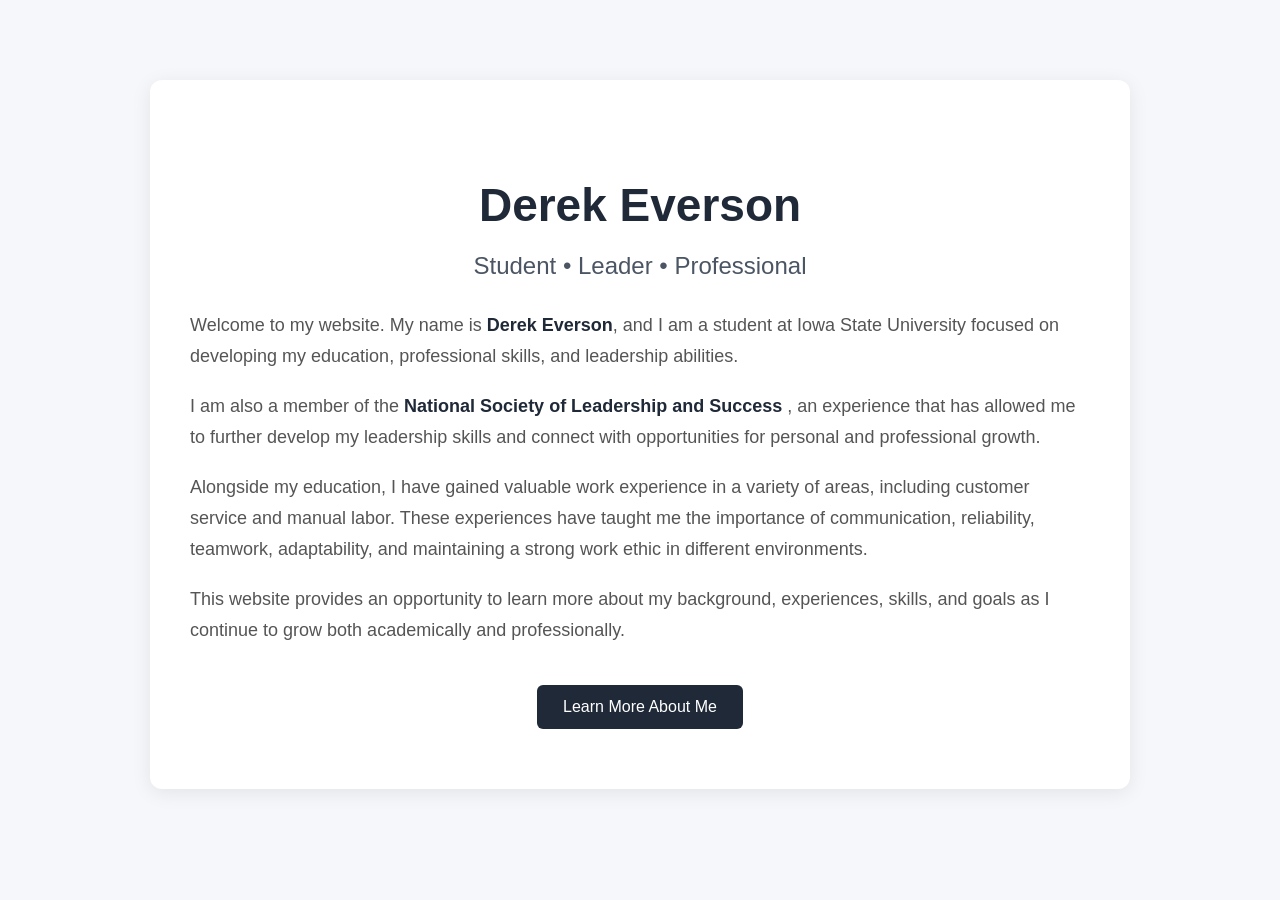
==== index.html @ 509dd247 "Create personal website for Derek Everson This HTML file serves as the personal website for Derek Ev" ====
<!DOCTYPE html>
<html lang="en">
<head>
    <meta charset="UTF-8">
    <meta name="viewport" content="width=device-width, initial-scale=1.0">

    <title>Derek Everson | Personal Website</title>

    <style>
        body {
            margin: 0;
            font-family: Arial, Helvetica, sans-serif;
            background-color: #f5f7fa;
            color: #333;
        }

        .hero {
            max-width: 900px;
            margin: 80px auto;
            padding: 60px 40px;
            background-color: white;
            text-align: center;
            border-radius: 12px;
            box-shadow: 0 4px 20px rgba(0, 0, 0, 0.08);
        }

        h1 {
            font-size: 46px;
            margin-bottom: 10px;
            color: #1f2937;
        }

        h2 {
            font-size: 24px;
            font-weight: normal;
            color: #4b5563;
            margin-bottom: 30px;
        }

        p {
            font-size: 18px;
            line-height: 1.7;
            color: #555;
            text-align: left;
            margin-bottom: 20px;
        }

        .highlight {
            font-weight: bold;
            color: #1f2937;
        }

        .button {
            display: inline-block;
            margin-top: 20px;
            padding: 13px 26px;
            background-color: #1f2937;
            color: white;
            text-decoration: none;
            border-radius: 6px;
            font-size: 16px;
            transition: background-color 0.3s;
        }

        .button:hover {
            background-color: #374151;
        }
    </style>
</head>

<body>

    <section class="hero">

        <h1>Derek Everson</h1>

        <h2>Student • Leader • Professional</h2>

        <p>
            Welcome to my website. My name is 
            <span class="highlight">Derek Everson</span>, and I am a student
            at Iowa State University focused on developing my education,
            professional skills, and leadership abilities.
        </p>

        <p>
            I am also a member of the 
            <span class="highlight">
                National Society of Leadership and Success
            </span>,
            an experience that has allowed me to further develop my
            leadership skills and connect with opportunities for personal
            and professional growth.
        </p>

        <p>
            Alongside my education, I have gained valuable work experience
            in a variety of areas, including customer service and manual
            labor. These experiences have taught me the importance of
            communication, reliability, teamwork, adaptability, and
            maintaining a strong work ethic in different environments.
        </p>

        <p>
            This website provides an opportunity to learn more about my
            background, experiences, skills, and goals as I continue to
            grow both academically and professionally.
        </p>

        <a href="about.html" class="button">
            Learn More About Me
        </a>

    </section>

</body>
</html>
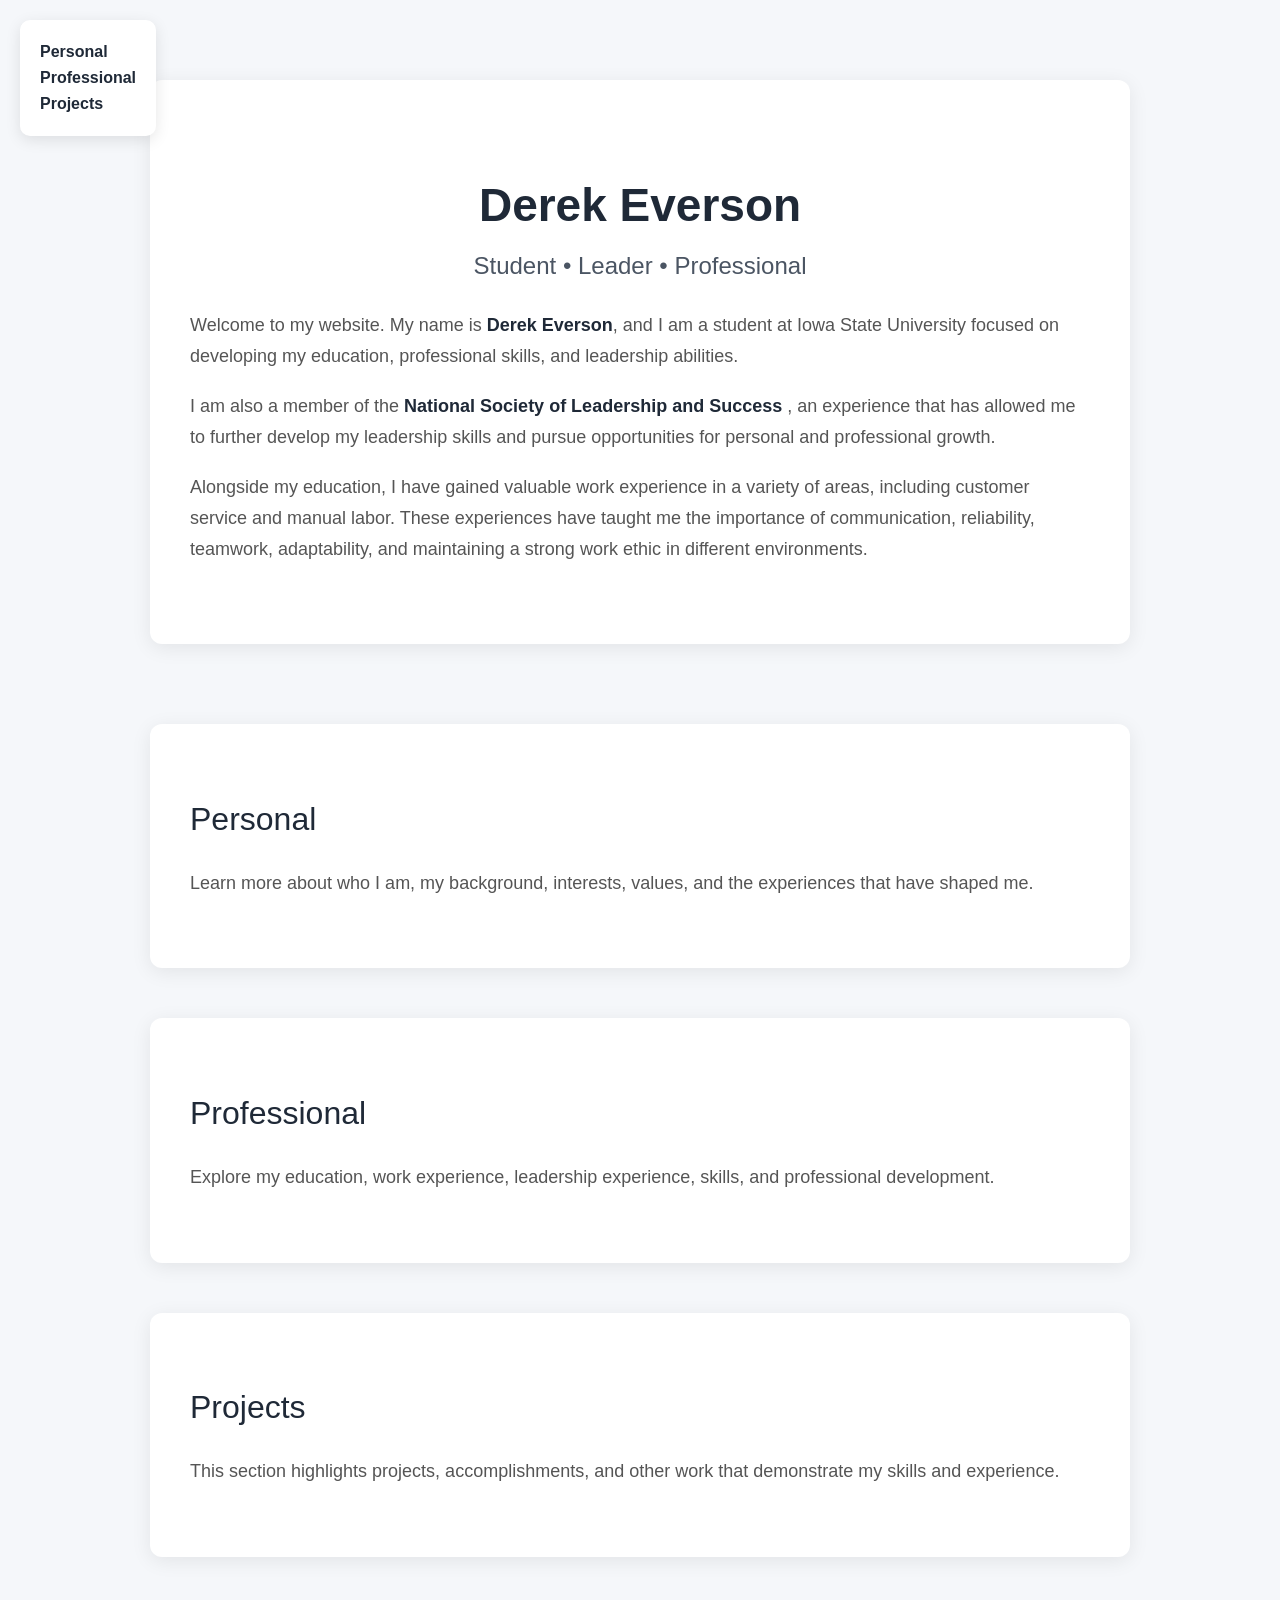
==== commit 13374920: "Enhance navigation and add smooth scrolling Added smooth scrolling behavior and improved navigation " ====
--- a/index.html
+++ b/index.html
@@ -1,5 +1,6 @@
 <!DOCTYPE html>
 <html lang="en">
+
 <head>
     <meta charset="UTF-8">
     <meta name="viewport" content="width=device-width, initial-scale=1.0">
@@ -12,8 +13,44 @@
             font-family: Arial, Helvetica, sans-serif;
             background-color: #f5f7fa;
             color: #333;
-        }
-
+            scroll-behavior: smooth;
+        }
+
+        /* Navigation */
+        .main-navigation {
+            position: fixed;
+            top: 20px;
+            left: 20px;
+            z-index: 1000;
+            background-color: white;
+            padding: 15px 20px;
+            border-radius: 10px;
+            box-shadow: 0 4px 15px rgba(0, 0, 0, 0.1);
+        }
+
+        .main-navigation ul {
+            list-style: none;
+            margin: 0;
+            padding: 0;
+        }
+
+        .main-navigation li {
+            margin: 8px 0;
+        }
+
+        .main-navigation a {
+            text-decoration: none;
+            color: #1f2937;
+            font-weight: bold;
+            font-size: 16px;
+            transition: color 0.3s;
+        }
+
+        .main-navigation a:hover {
+            color: #4b5563;
+        }
+
+        /* Main Introduction */
         .hero {
             max-width: 900px;
             margin: 80px auto;
@@ -50,6 +87,22 @@
             color: #1f2937;
         }
 
+        /* Website Sections */
+        .section {
+            max-width: 900px;
+            margin: 50px auto;
+            padding: 50px 40px;
+            background-color: white;
+            border-radius: 12px;
+            box-shadow: 0 4px 20px rgba(0, 0, 0, 0.08);
+        }
+
+        .section h2 {
+            font-size: 32px;
+            color: #1f2937;
+        }
+
+        /* Button */
         .button {
             display: inline-block;
             margin-top: 20px;
@@ -65,11 +118,40 @@
         .button:hover {
             background-color: #374151;
         }
+
+        /* Mobile */
+        @media (max-width: 600px) {
+            .main-navigation {
+                top: 10px;
+                left: 10px;
+                padding: 10px 15px;
+            }
+
+            .main-navigation li {
+                display: inline;
+                margin-right: 12px;
+            }
+
+            .main-navigation a {
+                font-size: 14px;
+            }
+
+            .hero,
+            .section {
+                margin: 40px 15px;
+                padding: 35px 25px;
+            }
+
+            h1 {
+                font-size: 36px;
+            }
+        }
     </style>
 </head>
 
 <body>
 
+    <!-- Introduction -->
     <section class="hero">
 
         <h1>Derek Everson</h1>
@@ -77,19 +159,19 @@
         <h2>Student • Leader • Professional</h2>
 
         <p>
-            Welcome to my website. My name is 
+            Welcome to my website. My name is
             <span class="highlight">Derek Everson</span>, and I am a student
             at Iowa State University focused on developing my education,
             professional skills, and leadership abilities.
         </p>
 
         <p>
-            I am also a member of the 
+            I am also a member of the
             <span class="highlight">
                 National Society of Leadership and Success
             </span>,
             an experience that has allowed me to further develop my
-            leadership skills and connect with opportunities for personal
+            leadership skills and pursue opportunities for personal
             and professional growth.
         </p>
 
@@ -101,17 +183,51 @@
             maintaining a strong work ethic in different environments.
         </p>
 
-        <p>
-            This website provides an opportunity to learn more about my
-            background, experiences, skills, and goals as I continue to
-            grow both academically and professionally.
-        </p>
-
-        <a href="about.html" class="button">
-            Learn More About Me
-        </a>
-
-    </section>
+    </section>
+
+
+    <!-- Personal Section -->
+    <section id="personal" class="section">
+
+        <h2>Personal</h2>
+
+        <p>
+            Learn more about who I am, my background, interests, values,
+            and the experiences that have shaped me.
+        </p>
+
+    </section>
+
+
+    <!-- Professional Section -->
+    <section id="professional" class="section">
+
+        <h2>Professional</h2>
+
+        <p>
+            Explore my education, work experience, leadership experience,
+            skills, and professional development.
+        </p>
+
+    </section>
+
+
+    <!-- Projects Section -->
+    <section id="projects" class="section">
+
+        <h2>Projects</h2>
+
+        <p>
+            This section highlights projects, accomplishments, and other
+            work that demonstrate my skills and experience.
+        </p>
+
+    </section>
+
+
+    <!-- JavaScript -->
+    <script src="script.js"></script>
 
 </body>
+
 </html>
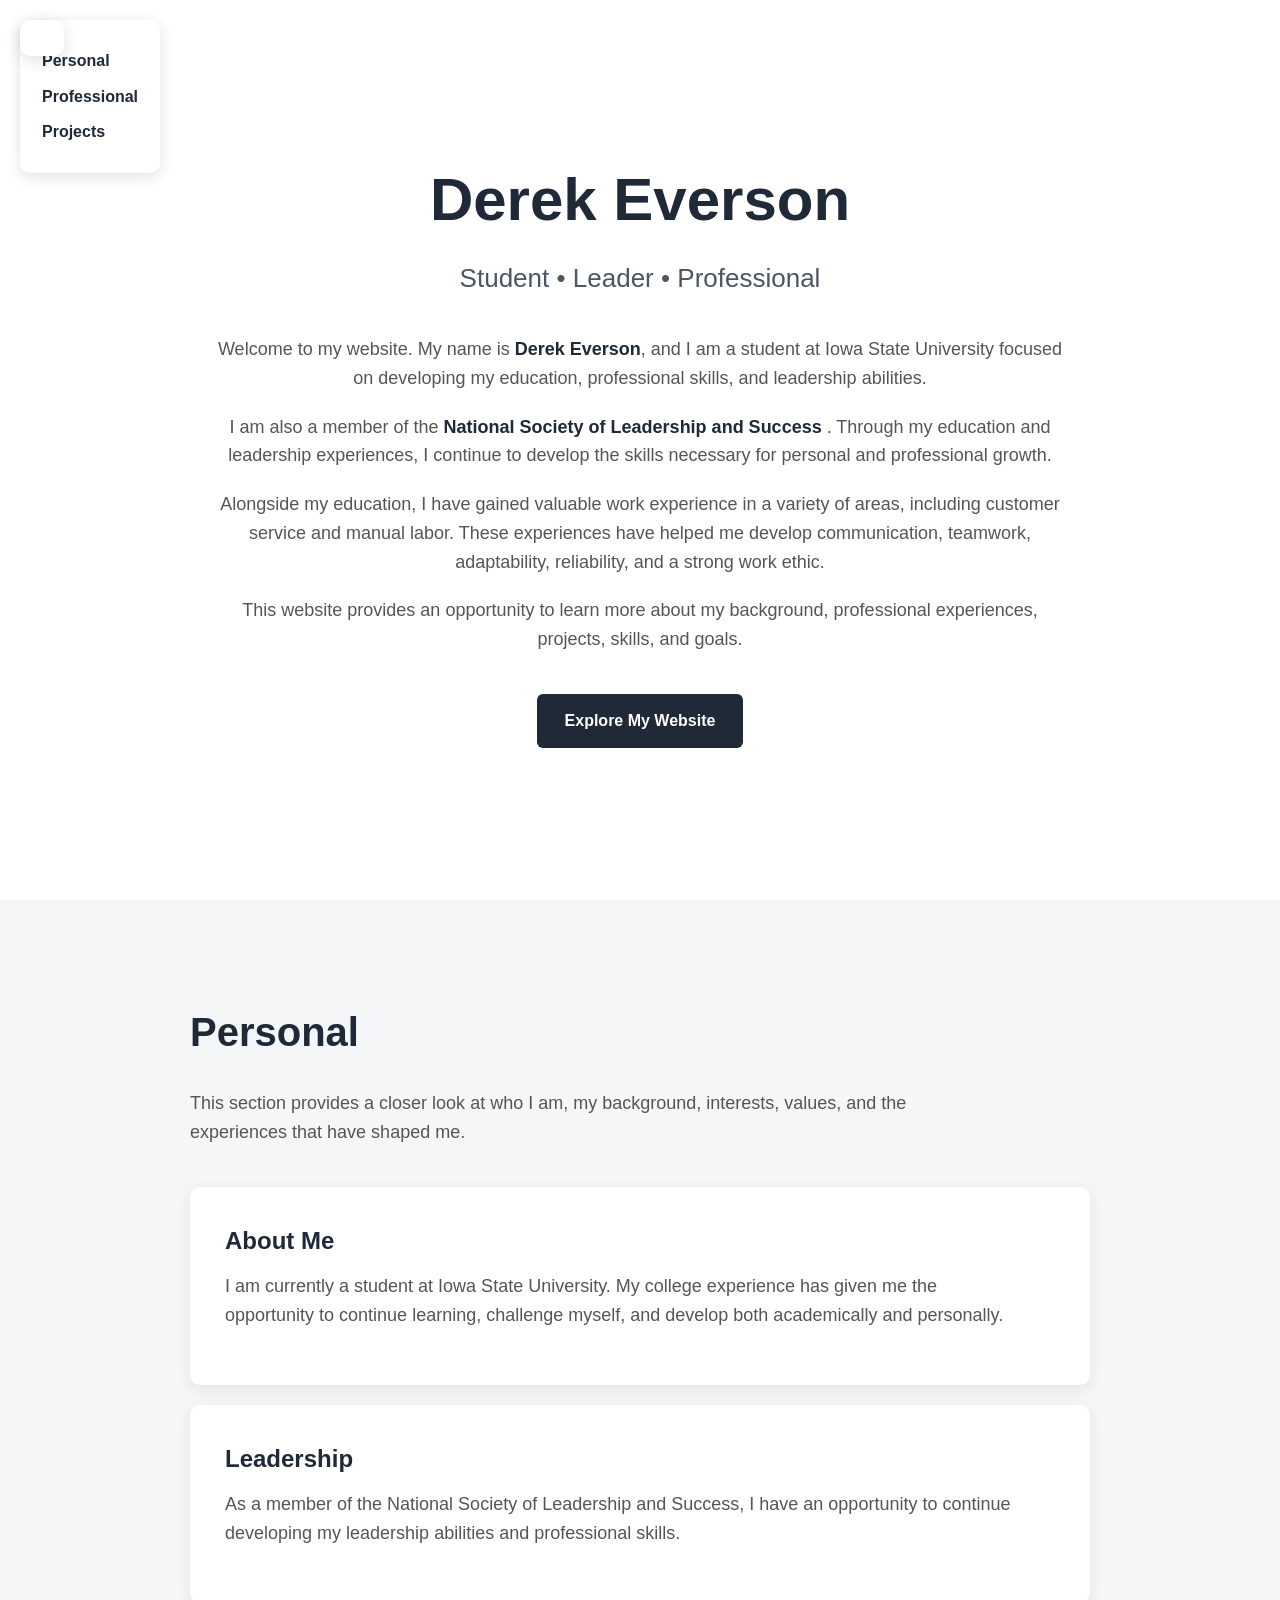
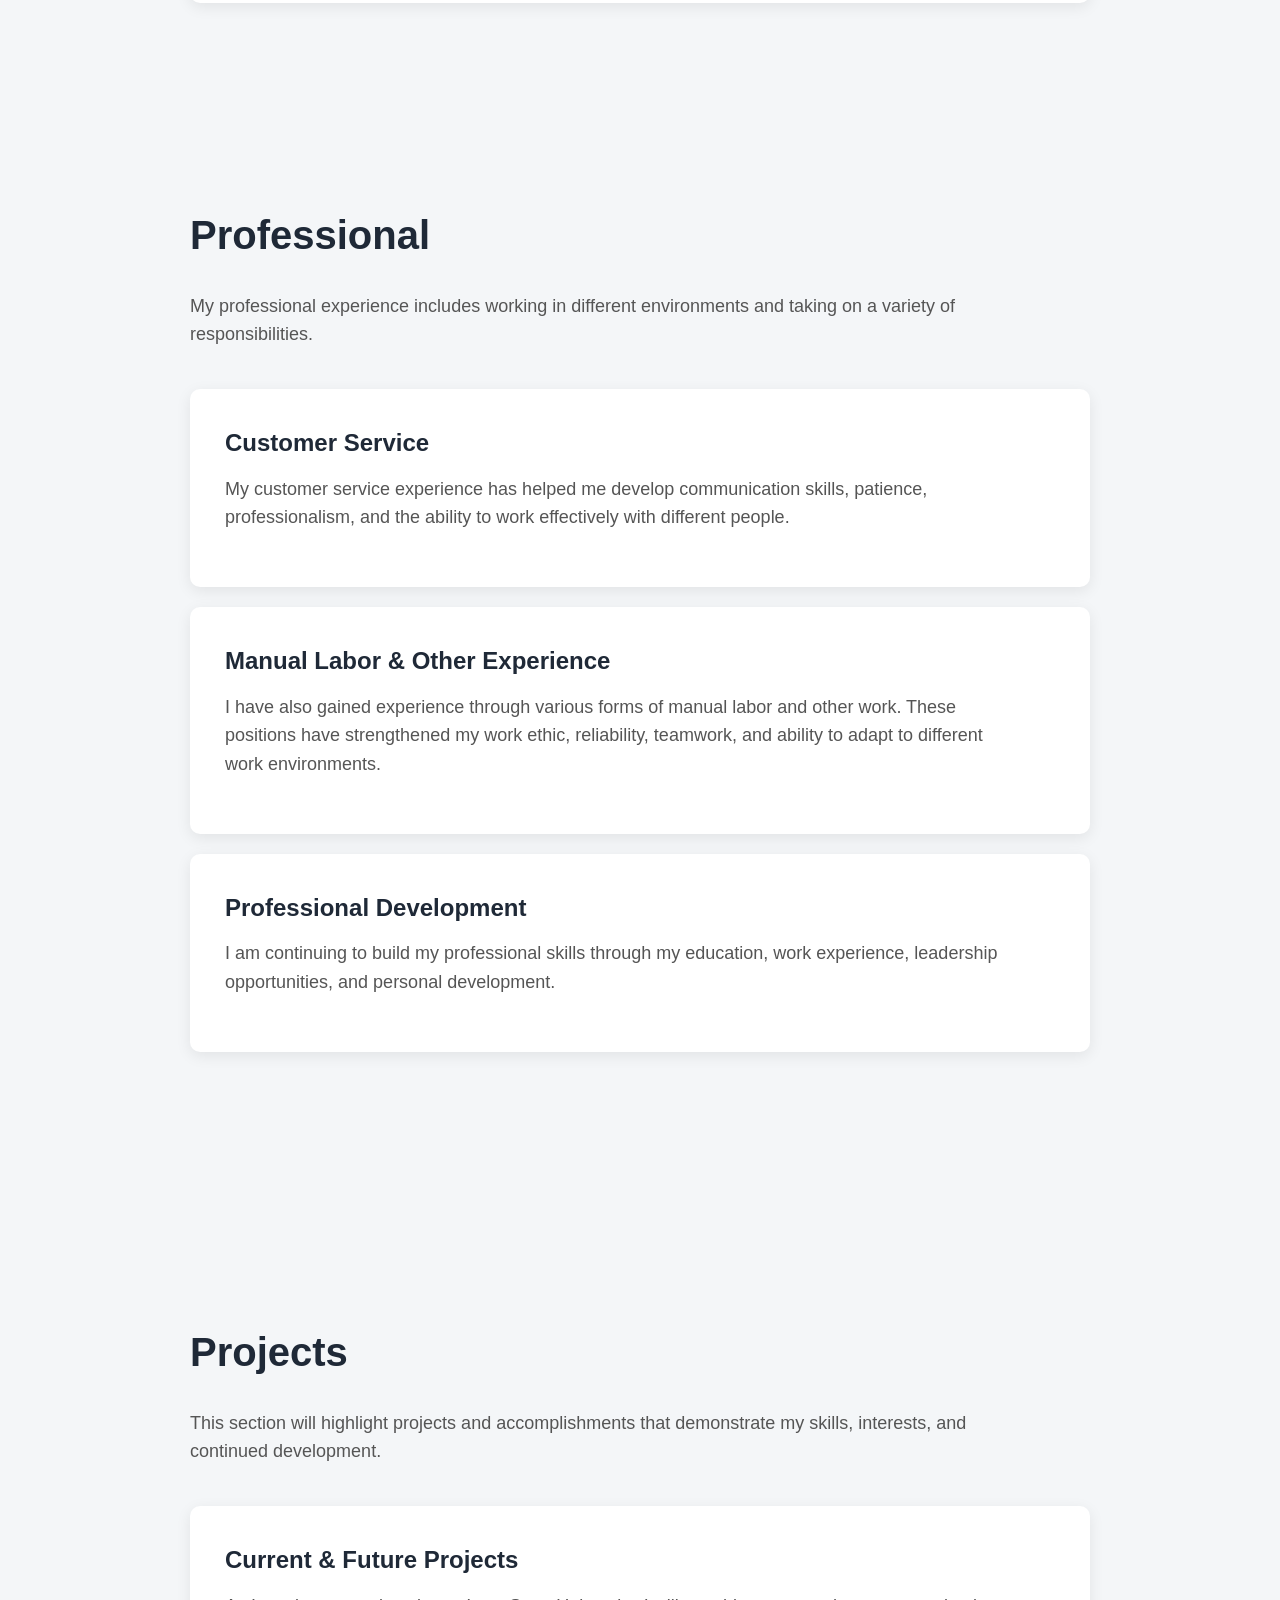
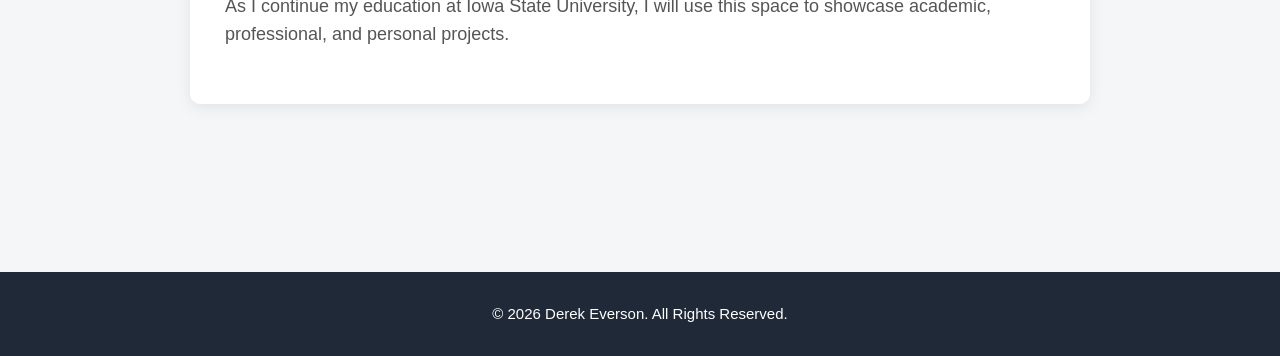
==== commit 9784c0e4: "Refactor CSS styles for layout and responsiveness Updated styles for body, navigation, hero section," ====
--- a/index.html
+++ b/index.html
@@ -8,78 +8,115 @@
     <title>Derek Everson | Personal Website</title>
 
     <style>
+        /* =========================
+           GENERAL PAGE STYLING
+           ========================= */
+
+        * {
+            box-sizing: border-box;
+            margin: 0;
+            padding: 0;
+        }
+
+        html {
+            scroll-behavior: smooth;
+        }
+
         body {
-            margin: 0;
             font-family: Arial, Helvetica, sans-serif;
-            background-color: #f5f7fa;
+            background-color: #f4f6f8;
             color: #333;
-            scroll-behavior: smooth;
-        }
-
-        /* Navigation */
+            line-height: 1.6;
+        }
+
+
+        /* =========================
+           NAVIGATION
+           ========================= */
+
         .main-navigation {
             position: fixed;
             top: 20px;
             left: 20px;
             z-index: 1000;
+
             background-color: white;
-            padding: 15px 20px;
+            padding: 18px 22px;
+
             border-radius: 10px;
-            box-shadow: 0 4px 15px rgba(0, 0, 0, 0.1);
+
+            box-shadow: 0 4px 15px rgba(0, 0, 0, 0.12);
+
+            transition: all 0.3s ease;
         }
 
         .main-navigation ul {
             list-style: none;
-            margin: 0;
-            padding: 0;
         }
 
         .main-navigation li {
-            margin: 8px 0;
+            margin: 10px 0;
         }
 
         .main-navigation a {
             text-decoration: none;
             color: #1f2937;
+
+            font-size: 16px;
             font-weight: bold;
-            font-size: 16px;
-            transition: color 0.3s;
+
+            transition: color 0.3s ease;
         }
 
         .main-navigation a:hover {
-            color: #4b5563;
-        }
-
-        /* Main Introduction */
+            color: #2563eb;
+        }
+
+        .main-navigation a.active {
+            color: #2563eb;
+        }
+
+
+        /* =========================
+           HERO / HOME SECTION
+           ========================= */
+
         .hero {
-            max-width: 900px;
-            margin: 80px auto;
-            padding: 60px 40px;
+            min-height: 100vh;
+
+            display: flex;
+            flex-direction: column;
+            justify-content: center;
+            align-items: center;
+
+            text-align: center;
+
+            padding: 80px 30px;
+
             background-color: white;
-            text-align: center;
-            border-radius: 12px;
-            box-shadow: 0 4px 20px rgba(0, 0, 0, 0.08);
-        }
-
-        h1 {
-            font-size: 46px;
+        }
+
+        .hero h1 {
+            font-size: 60px;
+            color: #1f2937;
             margin-bottom: 10px;
-            color: #1f2937;
-        }
-
-        h2 {
-            font-size: 24px;
+        }
+
+        .hero h2 {
+            font-size: 26px;
             font-weight: normal;
             color: #4b5563;
-            margin-bottom: 30px;
-        }
-
-        p {
+            margin-bottom: 35px;
+        }
+
+        .hero-content {
+            max-width: 850px;
+        }
+
+        .hero p {
             font-size: 18px;
-            line-height: 1.7;
+            margin-bottom: 20px;
             color: #555;
-            text-align: left;
-            margin-bottom: 20px;
         }
 
         .highlight {
@@ -87,145 +124,435 @@
             color: #1f2937;
         }
 
-        /* Website Sections */
-        .section {
-            max-width: 900px;
-            margin: 50px auto;
-            padding: 50px 40px;
-            background-color: white;
-            border-radius: 12px;
-            box-shadow: 0 4px 20px rgba(0, 0, 0, 0.08);
-        }
-
-        .section h2 {
-            font-size: 32px;
-            color: #1f2937;
-        }
-
-        /* Button */
+
+        /* =========================
+           BUTTON
+           ========================= */
+
         .button {
             display: inline-block;
+
             margin-top: 20px;
-            padding: 13px 26px;
+
+            padding: 14px 28px;
+
             background-color: #1f2937;
             color: white;
+
             text-decoration: none;
+
             border-radius: 6px;
+
             font-size: 16px;
-            transition: background-color 0.3s;
+            font-weight: bold;
+
+            transition: all 0.3s ease;
         }
 
         .button:hover {
-            background-color: #374151;
-        }
-
-        /* Mobile */
-        @media (max-width: 600px) {
+            background-color: #2563eb;
+            transform: translateY(-2px);
+        }
+
+
+        /* =========================
+           GENERAL SECTIONS
+           ========================= */
+
+        .section {
+            min-height: 80vh;
+
+            max-width: 1000px;
+
+            margin: 0 auto;
+
+            padding: 100px 50px;
+
+            display: flex;
+            flex-direction: column;
+            justify-content: center;
+
+            background-color: #f4f6f8;
+        }
+
+        .section h2 {
+            font-size: 40px;
+            color: #1f2937;
+            margin-bottom: 25px;
+        }
+
+        .section p {
+            font-size: 18px;
+            color: #555;
+            margin-bottom: 20px;
+            max-width: 800px;
+        }
+
+
+        /* =========================
+           SECTION CARDS
+           ========================= */
+
+        .section-card {
+            background-color: white;
+
+            padding: 35px;
+
+            margin-top: 20px;
+
+            border-radius: 10px;
+
+            box-shadow: 0 4px 15px rgba(0, 0, 0, 0.08);
+
+            transition: transform 0.3s ease;
+        }
+
+        .section-card:hover {
+            transform: translateY(-3px);
+        }
+
+        .section-card h3 {
+            font-size: 24px;
+            margin-bottom: 12px;
+            color: #1f2937;
+        }
+
+
+        /* =========================
+           FOOTER
+           ========================= */
+
+        footer {
+            text-align: center;
+
+            padding: 30px;
+
+            background-color: #1f2937;
+
+            color: white;
+        }
+
+        footer p {
+            font-size: 15px;
+        }
+
+
+        /* =========================
+           MOBILE NAVIGATION
+           ========================= */
+
+        .menu-button {
+            display: none;
+
+            position: fixed;
+
+            top: 15px;
+            left: 15px;
+
+            z-index: 1100;
+
+            background-color: #1f2937;
+
+            color: white;
+
+            border: none;
+
+            padding: 10px 14px;
+
+            border-radius: 6px;
+
+            font-size: 18px;
+
+            cursor: pointer;
+        }
+
+
+        /* =========================
+           MOBILE RESPONSIVE DESIGN
+           ========================= */
+
+        @media (max-width: 700px) {
+
+            .menu-button {
+                display: block;
+            }
+
             .main-navigation {
-                top: 10px;
-                left: 10px;
-                padding: 10px 15px;
+                top: 60px;
+                left: 15px;
+
+                display: none;
+
+                padding: 15px 20px;
+            }
+
+            .main-navigation.show {
+                display: block;
             }
 
             .main-navigation li {
-                display: inline;
-                margin-right: 12px;
-            }
-
-            .main-navigation a {
-                font-size: 14px;
-            }
-
-            .hero,
+                margin: 12px 0;
+            }
+
+            .hero {
+                padding: 100px 25px 60px;
+            }
+
+            .hero h1 {
+                font-size: 42px;
+            }
+
+            .hero h2 {
+                font-size: 21px;
+            }
+
+            .hero p {
+                font-size: 16px;
+            }
+
             .section {
-                margin: 40px 15px;
-                padding: 35px 25px;
-            }
-
-            h1 {
-                font-size: 36px;
-            }
-        }
+                padding: 80px 25px;
+            }
+
+            .section h2 {
+                font-size: 32px;
+            }
+
+            .section p {
+                font-size: 16px;
+            }
+        }
+
     </style>
 </head>
 
+
 <body>
 
-    <!-- Introduction -->
-    <section class="hero">
-
-        <h1>Derek Everson</h1>
-
-        <h2>Student • Leader • Professional</h2>
+    <!-- =========================
+         MOBILE MENU BUTTON
+         ========================= -->
+
+    <button
+        id="menu-button"
+        class="menu-button"
+        aria-label="Open navigation menu">
+        ☰
+    </button>
+
+
+    <!-- =========================
+         NAVIGATION
+         JavaScript will populate this menu.
+         ========================= -->
+
+    <nav id="main-navigation" class="main-navigation">
+        <!-- JavaScript creates the navigation here -->
+    </nav>
+
+
+    <!-- =========================
+         HOME / INTRODUCTION
+         ========================= -->
+
+    <main>
+
+        <section id="home" class="hero">
+
+            <div class="hero-content">
+
+                <h1>Derek Everson</h1>
+
+                <h2>Student • Leader • Professional</h2>
+
+                <p>
+                    Welcome to my website. My name is
+                    <span class="highlight">Derek Everson</span>,
+                    and I am a student at Iowa State University focused
+                    on developing my education, professional skills,
+                    and leadership abilities.
+                </p>
+
+                <p>
+                    I am also a member of the
+                    <span class="highlight">
+                        National Society of Leadership and Success
+                    </span>.
+                    Through my education and leadership experiences,
+                    I continue to develop the skills necessary for
+                    personal and professional growth.
+                </p>
+
+                <p>
+                    Alongside my education, I have gained valuable work
+                    experience in a variety of areas, including customer
+                    service and manual labor. These experiences have
+                    helped me develop communication, teamwork,
+                    adaptability, reliability, and a strong work ethic.
+                </p>
+
+                <p>
+                    This website provides an opportunity to learn more
+                    about my background, professional experiences,
+                    projects, skills, and goals.
+                </p>
+
+                <a href="#personal" class="button">
+                    Explore My Website
+                </a>
+
+            </div>
+
+        </section>
+
+
+        <!-- =========================
+             PERSONAL SECTION
+             ========================= -->
+
+        <section id="personal" class="section">
+
+            <h2>Personal</h2>
+
+            <p>
+                This section provides a closer look at who I am,
+                my background, interests, values, and the experiences
+                that have shaped me.
+            </p>
+
+            <div class="section-card">
+
+                <h3>About Me</h3>
+
+                <p>
+                    I am currently a student at Iowa State University.
+                    My college experience has given me the opportunity
+                    to continue learning, challenge myself, and develop
+                    both academically and personally.
+                </p>
+
+            </div>
+
+            <div class="section-card">
+
+                <h3>Leadership</h3>
+
+                <p>
+                    As a member of the National Society of Leadership
+                    and Success, I have an opportunity to continue
+                    developing my leadership abilities and professional
+                    skills.
+                </p>
+
+            </div>
+
+        </section>
+
+
+        <!-- =========================
+             PROFESSIONAL SECTION
+             ========================= -->
+
+        <section id="professional" class="section">
+
+            <h2>Professional</h2>
+
+            <p>
+                My professional experience includes working in
+                different environments and taking on a variety of
+                responsibilities.
+            </p>
+
+            <div class="section-card">
+
+                <h3>Customer Service</h3>
+
+                <p>
+                    My customer service experience has helped me
+                    develop communication skills, patience,
+                    professionalism, and the ability to work
+                    effectively with different people.
+                </p>
+
+            </div>
+
+            <div class="section-card">
+
+                <h3>Manual Labor &amp; Other Experience</h3>
+
+                <p>
+                    I have also gained experience through various
+                    forms of manual labor and other work. These
+                    positions have strengthened my work ethic,
+                    reliability, teamwork, and ability to adapt
+                    to different work environments.
+                </p>
+
+            </div>
+
+            <div class="section-card">
+
+                <h3>Professional Development</h3>
+
+                <p>
+                    I am continuing to build my professional skills
+                    through my education, work experience, leadership
+                    opportunities, and personal development.
+                </p>
+
+            </div>
+
+        </section>
+
+
+        <!-- =========================
+             PROJECTS SECTION
+             ========================= -->
+
+        <section id="projects" class="section">
+
+            <h2>Projects</h2>
+
+            <p>
+                This section will highlight projects and accomplishments
+                that demonstrate my skills, interests, and continued
+                development.
+            </p>
+
+            <div class="section-card">
+
+                <h3>Current &amp; Future Projects</h3>
+
+                <p>
+                    As I continue my education at Iowa State University,
+                    I will use this space to showcase academic,
+                    professional, and personal projects.
+                </p>
+
+            </div>
+
+        </section>
+
+    </main>
+
+
+    <!-- =========================
+         FOOTER
+         ========================= -->
+
+    <footer>
 
         <p>
-            Welcome to my website. My name is
-            <span class="highlight">Derek Everson</span>, and I am a student
-            at Iowa State University focused on developing my education,
-            professional skills, and leadership abilities.
+            &copy; 2026 Derek Everson. All Rights Reserved.
         </p>
 
-        <p>
-            I am also a member of the
-            <span class="highlight">
-                National Society of Leadership and Success
-            </span>,
-            an experience that has allowed me to further develop my
-            leadership skills and pursue opportunities for personal
-            and professional growth.
-        </p>
-
-        <p>
-            Alongside my education, I have gained valuable work experience
-            in a variety of areas, including customer service and manual
-            labor. These experiences have taught me the importance of
-            communication, reliability, teamwork, adaptability, and
-            maintaining a strong work ethic in different environments.
-        </p>
-
-    </section>
-
-
-    <!-- Personal Section -->
-    <section id="personal" class="section">
-
-        <h2>Personal</h2>
-
-        <p>
-            Learn more about who I am, my background, interests, values,
-            and the experiences that have shaped me.
-        </p>
-
-    </section>
-
-
-    <!-- Professional Section -->
-    <section id="professional" class="section">
-
-        <h2>Professional</h2>
-
-        <p>
-            Explore my education, work experience, leadership experience,
-            skills, and professional development.
-        </p>
-
-    </section>
-
-
-    <!-- Projects Section -->
-    <section id="projects" class="section">
-
-        <h2>Projects</h2>
-
-        <p>
-            This section highlights projects, accomplishments, and other
-            work that demonstrate my skills and experience.
-        </p>
-
-    </section>
-
-
-    <!-- JavaScript -->
+    </footer>
+
+
+    <!-- =========================
+         JAVASCRIPT
+         ========================= -->
+
     <script src="script.js"></script>
 
 </body>
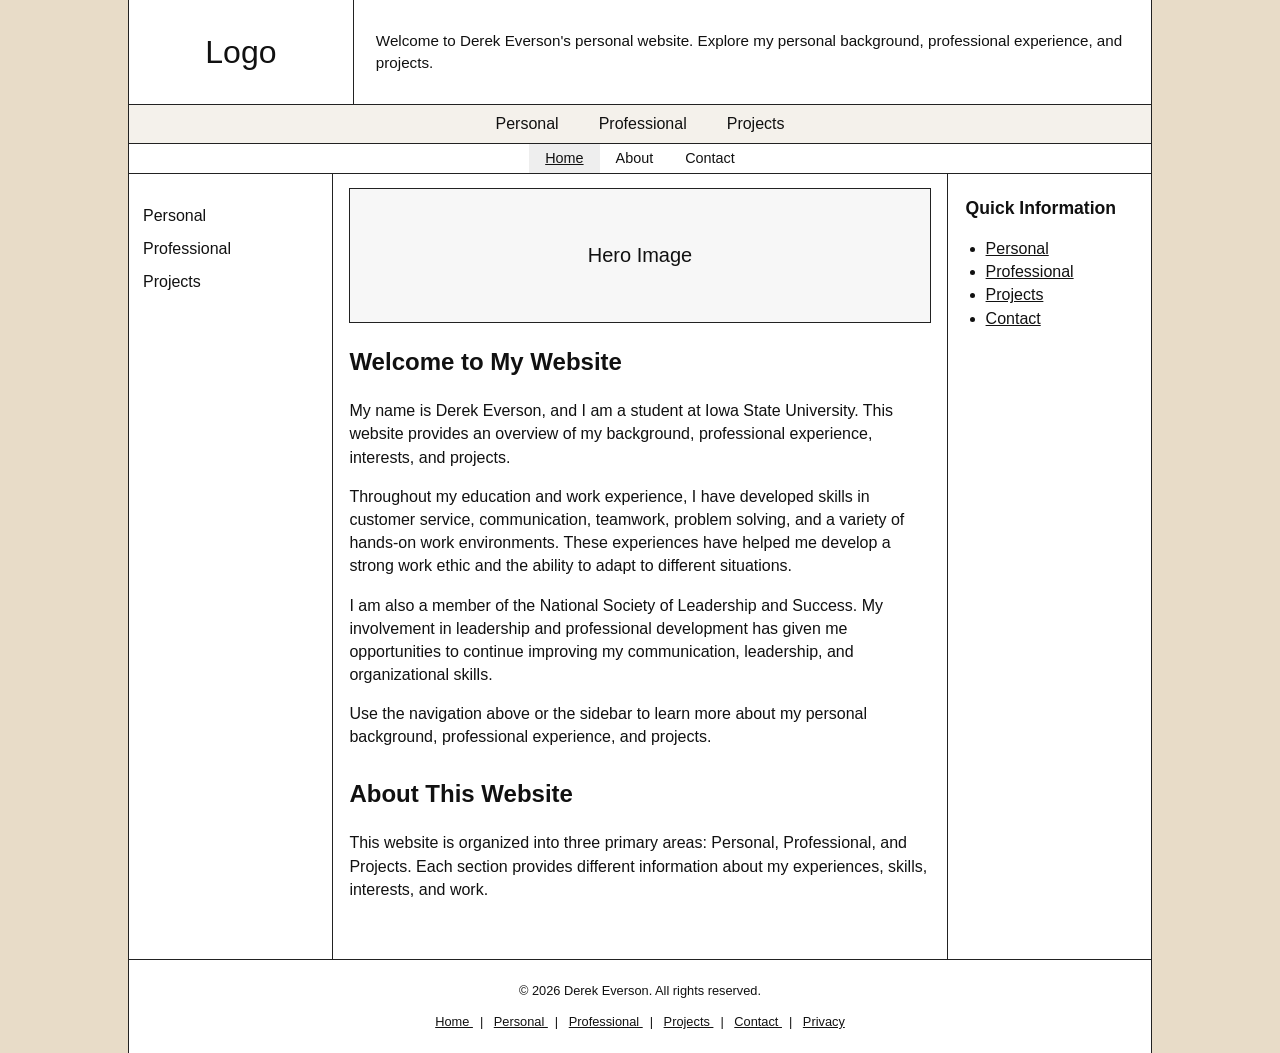
==== commit a43a663f: "Update index.html with new metadata and structure" ====
--- a/index.html
+++ b/index.html
@@ -3,557 +3,273 @@
 
 <head>
     <meta charset="UTF-8">
-    <meta name="viewport" content="width=device-width, initial-scale=1.0">
-
-    <title>Derek Everson | Personal Website</title>
-
-    <style>
-        /* =========================
-           GENERAL PAGE STYLING
-           ========================= */
-
-        * {
-            box-sizing: border-box;
-            margin: 0;
-            padding: 0;
-        }
-
-        html {
-            scroll-behavior: smooth;
-        }
-
-        body {
-            font-family: Arial, Helvetica, sans-serif;
-            background-color: #f4f6f8;
-            color: #333;
-            line-height: 1.6;
-        }
-
-
-        /* =========================
-           NAVIGATION
-           ========================= */
-
-        .main-navigation {
-            position: fixed;
-            top: 20px;
-            left: 20px;
-            z-index: 1000;
-
-            background-color: white;
-            padding: 18px 22px;
-
-            border-radius: 10px;
-
-            box-shadow: 0 4px 15px rgba(0, 0, 0, 0.12);
-
-            transition: all 0.3s ease;
-        }
-
-        .main-navigation ul {
-            list-style: none;
-        }
-
-        .main-navigation li {
-            margin: 10px 0;
-        }
-
-        .main-navigation a {
-            text-decoration: none;
-            color: #1f2937;
-
-            font-size: 16px;
-            font-weight: bold;
-
-            transition: color 0.3s ease;
-        }
-
-        .main-navigation a:hover {
-            color: #2563eb;
-        }
-
-        .main-navigation a.active {
-            color: #2563eb;
-        }
-
-
-        /* =========================
-           HERO / HOME SECTION
-           ========================= */
-
-        .hero {
-            min-height: 100vh;
-
-            display: flex;
-            flex-direction: column;
-            justify-content: center;
-            align-items: center;
-
-            text-align: center;
-
-            padding: 80px 30px;
-
-            background-color: white;
-        }
-
-        .hero h1 {
-            font-size: 60px;
-            color: #1f2937;
-            margin-bottom: 10px;
-        }
-
-        .hero h2 {
-            font-size: 26px;
-            font-weight: normal;
-            color: #4b5563;
-            margin-bottom: 35px;
-        }
-
-        .hero-content {
-            max-width: 850px;
-        }
-
-        .hero p {
-            font-size: 18px;
-            margin-bottom: 20px;
-            color: #555;
-        }
-
-        .highlight {
-            font-weight: bold;
-            color: #1f2937;
-        }
-
-
-        /* =========================
-           BUTTON
-           ========================= */
-
-        .button {
-            display: inline-block;
-
-            margin-top: 20px;
-
-            padding: 14px 28px;
-
-            background-color: #1f2937;
-            color: white;
-
-            text-decoration: none;
-
-            border-radius: 6px;
-
-            font-size: 16px;
-            font-weight: bold;
-
-            transition: all 0.3s ease;
-        }
-
-        .button:hover {
-            background-color: #2563eb;
-            transform: translateY(-2px);
-        }
-
-
-        /* =========================
-           GENERAL SECTIONS
-           ========================= */
-
-        .section {
-            min-height: 80vh;
-
-            max-width: 1000px;
-
-            margin: 0 auto;
-
-            padding: 100px 50px;
-
-            display: flex;
-            flex-direction: column;
-            justify-content: center;
-
-            background-color: #f4f6f8;
-        }
-
-        .section h2 {
-            font-size: 40px;
-            color: #1f2937;
-            margin-bottom: 25px;
-        }
-
-        .section p {
-            font-size: 18px;
-            color: #555;
-            margin-bottom: 20px;
-            max-width: 800px;
-        }
-
-
-        /* =========================
-           SECTION CARDS
-           ========================= */
-
-        .section-card {
-            background-color: white;
-
-            padding: 35px;
-
-            margin-top: 20px;
-
-            border-radius: 10px;
-
-            box-shadow: 0 4px 15px rgba(0, 0, 0, 0.08);
-
-            transition: transform 0.3s ease;
-        }
-
-        .section-card:hover {
-            transform: translateY(-3px);
-        }
-
-        .section-card h3 {
-            font-size: 24px;
-            margin-bottom: 12px;
-            color: #1f2937;
-        }
-
-
-        /* =========================
-           FOOTER
-           ========================= */
-
-        footer {
-            text-align: center;
-
-            padding: 30px;
-
-            background-color: #1f2937;
-
-            color: white;
-        }
-
-        footer p {
-            font-size: 15px;
-        }
-
-
-        /* =========================
-           MOBILE NAVIGATION
-           ========================= */
-
-        .menu-button {
-            display: none;
-
-            position: fixed;
-
-            top: 15px;
-            left: 15px;
-
-            z-index: 1100;
-
-            background-color: #1f2937;
-
-            color: white;
-
-            border: none;
-
-            padding: 10px 14px;
-
-            border-radius: 6px;
-
-            font-size: 18px;
-
-            cursor: pointer;
-        }
-
-
-        /* =========================
-           MOBILE RESPONSIVE DESIGN
-           ========================= */
-
-        @media (max-width: 700px) {
-
-            .menu-button {
-                display: block;
-            }
-
-            .main-navigation {
-                top: 60px;
-                left: 15px;
-
-                display: none;
-
-                padding: 15px 20px;
-            }
-
-            .main-navigation.show {
-                display: block;
-            }
-
-            .main-navigation li {
-                margin: 12px 0;
-            }
-
-            .hero {
-                padding: 100px 25px 60px;
-            }
-
-            .hero h1 {
-                font-size: 42px;
-            }
-
-            .hero h2 {
-                font-size: 21px;
-            }
-
-            .hero p {
-                font-size: 16px;
-            }
-
-            .section {
-                padding: 80px 25px;
-            }
-
-            .section h2 {
-                font-size: 32px;
-            }
-
-            .section p {
-                font-size: 16px;
-            }
-        }
-
-    </style>
+
+    <meta name="viewport"
+          content="width=device-width, initial-scale=1.0">
+
+    <meta name="description"
+          content="Derek Everson's personal, professional, and project portfolio website">
+
+    <title>Derek Everson | Home</title>
+
+    <!-- Main stylesheet -->
+    <link rel="stylesheet" href="style.css">
 </head>
 
-
 <body>
 
-    <!-- =========================
-         MOBILE MENU BUTTON
-         ========================= -->
-
-    <button
-        id="menu-button"
-        class="menu-button"
-        aria-label="Open navigation menu">
-        ☰
-    </button>
-
-
-    <!-- =========================
-         NAVIGATION
-         JavaScript will populate this menu.
-         ========================= -->
-
-    <nav id="main-navigation" class="main-navigation">
-        <!-- JavaScript creates the navigation here -->
-    </nav>
-
-
-    <!-- =========================
-         HOME / INTRODUCTION
-         ========================= -->
-
-    <main>
-
-        <section id="home" class="hero">
-
-            <div class="hero-content">
-
-                <h1>Derek Everson</h1>
-
-                <h2>Student • Leader • Professional</h2>
-
-                <p>
-                    Welcome to my website. My name is
-                    <span class="highlight">Derek Everson</span>,
-                    and I am a student at Iowa State University focused
-                    on developing my education, professional skills,
-                    and leadership abilities.
-                </p>
-
-                <p>
-                    I am also a member of the
-                    <span class="highlight">
-                        National Society of Leadership and Success
-                    </span>.
-                    Through my education and leadership experiences,
-                    I continue to develop the skills necessary for
-                    personal and professional growth.
-                </p>
-
-                <p>
-                    Alongside my education, I have gained valuable work
-                    experience in a variety of areas, including customer
-                    service and manual labor. These experiences have
-                    helped me develop communication, teamwork,
-                    adaptability, reliability, and a strong work ethic.
-                </p>
-
-                <p>
-                    This website provides an opportunity to learn more
-                    about my background, professional experiences,
-                    projects, skills, and goals.
-                </p>
-
-                <a href="#personal" class="button">
-                    Explore My Website
-                </a>
+    <!-- =====================================================
+         MAIN WEBSITE CONTAINER
+         ===================================================== -->
+
+    <div class="site-wrapper">
+
+
+        <!-- =================================================
+             HEADER
+             ================================================= -->
+
+        <header class="site-header">
+
+            <!-- Logo + Website Description -->
+            <div class="header-top">
+
+                <div class="logo-area">
+                    <span>Logo</span>
+                </div>
+
+                <div class="site-intro">
+                    <p>
+                        Welcome to Derek Everson's personal website.
+                        Explore my personal background, professional
+                        experience, and projects.
+                    </p>
+                </div>
 
             </div>
 
-        </section>
-
-
-        <!-- =========================
-             PERSONAL SECTION
-             ========================= -->
-
-        <section id="personal" class="section">
-
-            <h2>Personal</h2>
+
+            <!-- Primary Navigation
+                 Generated by navigation.js -->
+            <div id="primary-navigation"></div>
+
+
+            <!-- Secondary Navigation
+                 Generated by navigation.js -->
+            <div id="secondary-navigation"></div>
+
+        </header>
+
+
+        <!-- =================================================
+             THREE-COLUMN PAGE CONTENT
+             ================================================= -->
+
+        <div class="page-grid">
+
+
+            <!-- =============================================
+                 LEFT SIDEBAR
+                 ============================================= -->
+
+            <aside class="left-sidebar">
+
+                <!-- Navigation generated by navigation.js -->
+                <div id="side-navigation"></div>
+
+            </aside>
+
+
+            <!-- =============================================
+                 MAIN CONTENT
+                 ============================================= -->
+
+            <main class="main-content">
+
+
+                <!-- Hero Image -->
+                <section class="hero">
+
+                    <!--
+                        Replace this placeholder with an image.
+
+                        Example:
+
+                        <img src="images/hero.jpg"
+                             alt="Derek Everson">
+
+                    -->
+
+                    <div class="hero-placeholder">
+                        Hero Image
+                    </div>
+
+                </section>
+
+
+                <!-- Main Website Content -->
+                <section class="content-section">
+
+                    <h1>Welcome to My Website</h1>
+
+                    <p>
+                        My name is Derek Everson, and I am a student
+                        at Iowa State University. This website provides
+                        an overview of my background, professional
+                        experience, interests, and projects.
+                    </p>
+
+                    <p>
+                        Throughout my education and work experience,
+                        I have developed skills in customer service,
+                        communication, teamwork, problem solving,
+                        and a variety of hands-on work environments.
+                        These experiences have helped me develop a
+                        strong work ethic and the ability to adapt
+                        to different situations.
+                    </p>
+
+                    <p>
+                        I am also a member of the National Society of
+                        Leadership and Success. My involvement in
+                        leadership and professional development has
+                        given me opportunities to continue improving
+                        my communication, leadership, and
+                        organizational skills.
+                    </p>
+
+                    <p>
+                        Use the navigation above or the sidebar to
+                        learn more about my personal background,
+                        professional experience, and projects.
+                    </p>
+
+                </section>
+
+
+                <!-- Additional Content -->
+                <section class="content-section">
+
+                    <h2>About This Website</h2>
+
+                    <p>
+                        This website is organized into three primary
+                        areas: Personal, Professional, and Projects.
+                        Each section provides different information
+                        about my experiences, skills, interests, and
+                        work.
+                    </p>
+
+                </section>
+
+            </main>
+
+
+            <!-- =============================================
+                 RIGHT SIDEBAR / STICKY CONTENT
+                 ============================================= -->
+
+            <aside class="right-sidebar">
+
+                <div class="sticky-content">
+
+                    <h2>Quick Information</h2>
+
+                    <ul>
+
+                        <li>
+                            <a href="personal.html">
+                                Personal
+                            </a>
+                        </li>
+
+                        <li>
+                            <a href="professional.html">
+                                Professional
+                            </a>
+                        </li>
+
+                        <li>
+                            <a href="projects.html">
+                                Projects
+                            </a>
+                        </li>
+
+                        <li>
+                            <a href="contact.html">
+                                Contact
+                            </a>
+                        </li>
+
+                    </ul>
+
+                </div>
+
+            </aside>
+
+        </div>
+
+
+        <!-- =================================================
+             FOOTER
+             ================================================= -->
+
+        <footer class="site-footer">
 
             <p>
-                This section provides a closer look at who I am,
-                my background, interests, values, and the experiences
-                that have shaped me.
+                &copy; 2026 Derek Everson.
+                All rights reserved.
             </p>
 
-            <div class="section-card">
-
-                <h3>About Me</h3>
-
-                <p>
-                    I am currently a student at Iowa State University.
-                    My college experience has given me the opportunity
-                    to continue learning, challenge myself, and develop
-                    both academically and personally.
-                </p>
-
-            </div>
-
-            <div class="section-card">
-
-                <h3>Leadership</h3>
-
-                <p>
-                    As a member of the National Society of Leadership
-                    and Success, I have an opportunity to continue
-                    developing my leadership abilities and professional
-                    skills.
-                </p>
-
-            </div>
-
-        </section>
-
-
-        <!-- =========================
-             PROFESSIONAL SECTION
-             ========================= -->
-
-        <section id="professional" class="section">
-
-            <h2>Professional</h2>
-
             <p>
-                My professional experience includes working in
-                different environments and taking on a variety of
-                responsibilities.
+
+                <a href="index.html">
+                    Home
+                </a>
+
+                |
+
+                <a href="personal.html">
+                    Personal
+                </a>
+
+                |
+
+                <a href="professional.html">
+                    Professional
+                </a>
+
+                |
+
+                <a href="projects.html">
+                    Projects
+                </a>
+
+                |
+
+                <a href="contact.html">
+                    Contact
+                </a>
+
+                |
+
+                <a href="privacy.html">
+                    Privacy
+                </a>
+
             </p>
 
-            <div class="section-card">
-
-                <h3>Customer Service</h3>
-
-                <p>
-                    My customer service experience has helped me
-                    develop communication skills, patience,
-                    professionalism, and the ability to work
-                    effectively with different people.
-                </p>
-
-            </div>
-
-            <div class="section-card">
-
-                <h3>Manual Labor &amp; Other Experience</h3>
-
-                <p>
-                    I have also gained experience through various
-                    forms of manual labor and other work. These
-                    positions have strengthened my work ethic,
-                    reliability, teamwork, and ability to adapt
-                    to different work environments.
-                </p>
-
-            </div>
-
-            <div class="section-card">
-
-                <h3>Professional Development</h3>
-
-                <p>
-                    I am continuing to build my professional skills
-                    through my education, work experience, leadership
-                    opportunities, and personal development.
-                </p>
-
-            </div>
-
-        </section>
-
-
-        <!-- =========================
-             PROJECTS SECTION
-             ========================= -->
-
-        <section id="projects" class="section">
-
-            <h2>Projects</h2>
-
-            <p>
-                This section will highlight projects and accomplishments
-                that demonstrate my skills, interests, and continued
-                development.
-            </p>
-
-            <div class="section-card">
-
-                <h3>Current &amp; Future Projects</h3>
-
-                <p>
-                    As I continue my education at Iowa State University,
-                    I will use this space to showcase academic,
-                    professional, and personal projects.
-                </p>
-
-            </div>
-
-        </section>
-
-    </main>
-
-
-    <!-- =========================
-         FOOTER
-         ========================= -->
-
-    <footer>
-
-        <p>
-            &copy; 2026 Derek Everson. All Rights Reserved.
-        </p>
-
-    </footer>
-
-
-    <!-- =========================
-         JAVASCRIPT
-         ========================= -->
-
-    <script src="script.js"></script>
+        </footer>
+
+
+    </div>
+
+
+    <!-- =====================================================
+         JAVASCRIPT NAVIGATION
+         ===================================================== -->
+
+    <script src="navigation.js"></script>
 
 </body>
 
--- a/style.css
+++ b/style.css
@@ -0,0 +1,292 @@
+/* style.css
+   Layout based on the supplied wireframe.
+   The page occupies 80% of the viewport, leaving 10% beige space on each side.
+*/
+
+:root {
+  --page-width: 80%;
+  --beige: #e8dcc8;
+  --page-bg: #ffffff;
+  --border: #222;
+  --text: #111;
+  --muted: #f4f1eb;
+  --link-bg: #eeeeee;
+}
+
+* {
+  box-sizing: border-box;
+}
+
+html {
+  scroll-behavior: smooth;
+}
+
+body {
+  margin: 0;
+  min-height: 100vh;
+  background: var(--beige);
+  color: var(--text);
+  font-family: Arial, Helvetica, sans-serif;
+  line-height: 1.45;
+}
+
+/* Main 80% site area = 10% margin on both sides */
+.site-wrapper {
+  width: var(--page-width);
+  max-width: 1400px;
+  min-height: 100vh;
+  margin: 0 auto;
+  background: var(--page-bg);
+  border-left: 1px solid var(--border);
+  border-right: 1px solid var(--border);
+}
+
+/* ---------------- HEADER ---------------- */
+
+.site-header {
+  border-bottom: 1px solid var(--border);
+}
+
+.header-top {
+  display: grid;
+  grid-template-columns: 22% 78%;
+  min-height: 88px;
+}
+
+.logo-area {
+  display: flex;
+  align-items: center;
+  justify-content: center;
+  padding: 20px;
+  border-right: 1px solid var(--border);
+  font-size: 2rem;
+  font-weight: 500;
+}
+
+.site-intro {
+  display: flex;
+  align-items: center;
+  padding: 15px 22px;
+  font-size: 0.95rem;
+}
+
+.primary-nav,
+.secondary-nav {
+  border-top: 1px solid var(--border);
+  background: var(--muted);
+}
+
+.primary-nav {
+  min-height: 36px;
+}
+
+.secondary-nav {
+  min-height: 28px;
+  background: #fff;
+}
+
+.primary-nav ul,
+.secondary-nav ul,
+.side-nav ul {
+  list-style: none;
+  margin: 0;
+  padding: 0;
+}
+
+.primary-nav ul,
+.secondary-nav ul {
+  display: flex;
+  justify-content: center;
+  align-items: center;
+  flex-wrap: wrap;
+}
+
+.primary-nav a,
+.secondary-nav a {
+  display: block;
+  padding: 7px 20px;
+  color: var(--text);
+  text-decoration: none;
+}
+
+.secondary-nav a {
+  padding: 4px 16px;
+  font-size: 0.9rem;
+}
+
+.primary-nav a:hover,
+.secondary-nav a:hover,
+.primary-nav a.active,
+.secondary-nav a.active {
+  background: var(--link-bg);
+  text-decoration: underline;
+}
+
+/* ---------------- THREE-COLUMN CONTENT ---------------- */
+
+.page-grid {
+  display: grid;
+  grid-template-columns: 20% 60% 20%;
+  min-height: 480px;
+}
+
+.left-sidebar {
+  border-right: 1px solid var(--border);
+}
+
+.main-content {
+  padding: 14px 16px 30px;
+}
+
+.right-sidebar {
+  border-left: 1px solid var(--border);
+  padding: 22px 18px;
+}
+
+.side-nav {
+  padding: 25px 14px;
+}
+
+.side-nav a {
+  display: block;
+  padding: 5px 0;
+  color: var(--text);
+  text-decoration: none;
+}
+
+.side-nav a:hover,
+.side-nav a.active {
+  text-decoration: underline;
+}
+
+/* ---------------- HERO ---------------- */
+
+.hero {
+  min-height: 135px;
+  margin-bottom: 22px;
+  border: 1px solid var(--border);
+  display: flex;
+  align-items: center;
+  justify-content: center;
+  overflow: hidden;
+  background: #f7f7f7;
+}
+
+.hero img {
+  display: block;
+  width: 100%;
+  height: 100%;
+  min-height: 135px;
+  object-fit: cover;
+}
+
+.hero-placeholder {
+  padding: 20px;
+  text-align: center;
+  font-size: 1.25rem;
+}
+
+/* ---------------- MAIN TEXT ---------------- */
+
+.main-content h1,
+.main-content h2,
+.main-content h3 {
+  margin-top: 0;
+}
+
+.main-content p {
+  max-width: 70ch;
+}
+
+.content-section {
+  margin-bottom: 28px;
+}
+
+/* ---------------- STICKY CONTENT ---------------- */
+
+.sticky-content {
+  position: sticky;
+  top: 20px;
+}
+
+.sticky-content h2 {
+  margin-top: 0;
+  font-size: 1.1rem;
+}
+
+.sticky-content ul {
+  padding-left: 20px;
+}
+
+.sticky-content a {
+  color: var(--text);
+}
+
+/* ---------------- FOOTER ---------------- */
+
+.site-footer {
+  border-top: 1px solid var(--border);
+  padding: 9px 16px;
+  text-align: center;
+  font-size: 0.8rem;
+  background: #fff;
+}
+
+.site-footer a {
+  color: var(--text);
+  margin: 0 7px;
+}
+
+/* ---------------- MOBILE ---------------- */
+
+@media (max-width: 800px) {
+  :root {
+    --page-width: 94%;
+  }
+
+  .header-top {
+    grid-template-columns: 1fr;
+  }
+
+  .logo-area {
+    min-height: 70px;
+    border-right: 0;
+    border-bottom: 1px solid var(--border);
+  }
+
+  .page-grid {
+    grid-template-columns: 1fr;
+  }
+
+  .left-sidebar,
+  .right-sidebar {
+    border: 0;
+    border-bottom: 1px solid var(--border);
+  }
+
+  .left-sidebar {
+    order: 1;
+  }
+
+  .main-content {
+    order: 2;
+  }
+
+  .right-sidebar {
+    order: 3;
+  }
+
+  .side-nav {
+    padding: 15px 20px;
+  }
+
+  .side-nav ul {
+    display: flex;
+    flex-wrap: wrap;
+    gap: 10px 20px;
+  }
+
+  .sticky-content {
+    position: static;
+  }
+}
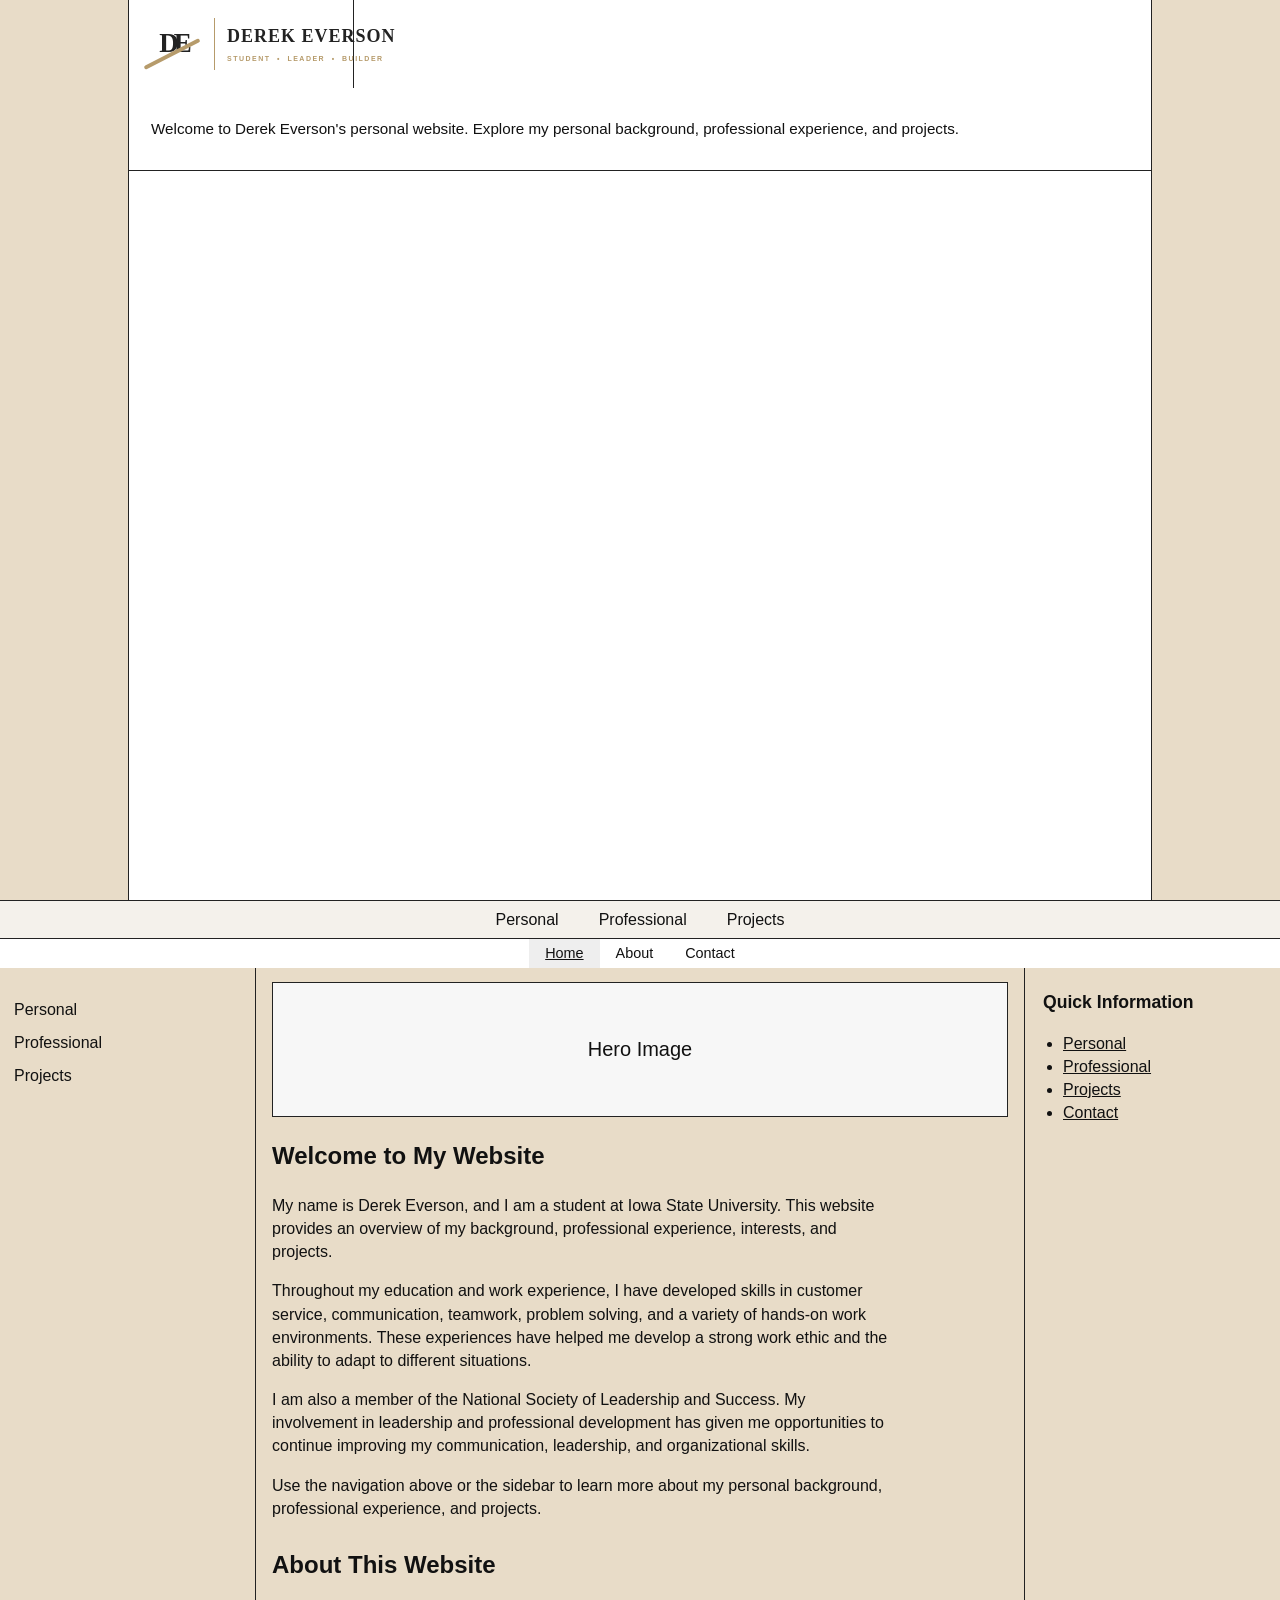
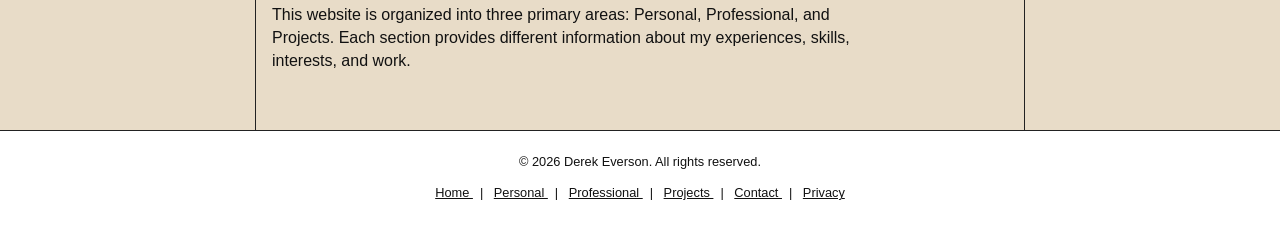
==== commit 6c950d68: "Update logo section in index.html" ====
--- a/index.html
+++ b/index.html
@@ -35,7 +35,24 @@
             <div class="header-top">
 
                 <div class="logo-area">
-                    <span>Logo</span>
+    <a href="index.html" class="site-logo" aria-label="Derek Everson Home">
+
+        <div class="logo-mark">
+            DE
+        </div>
+
+        <div class="logo-divider"></div>
+
+        <div class="logo-text">
+            <div class="logo-name">DEREK EVERSON</div>
+
+            <div class="logo-tagline">
+                STUDENT <span>•</span> LEADER <span>•</span> BUILDER
+            </div>
+        </div>
+
+    </a>
+</div>
                 </div>
 
                 <div class="site-intro">
--- a/style.css
+++ b/style.css
@@ -290,3 +290,163 @@
     position: static;
   }
 }
+/* ============================================================
+   DEREK EVERSON LOGO
+   ============================================================ */
+
+.logo-area {
+    padding: 12px 15px;
+    display: flex;
+    align-items: center;
+    justify-content: center;
+}
+
+/* Entire logo */
+.site-logo {
+    display: flex;
+    align-items: center;
+    gap: 12px;
+
+    width: 100%;
+
+    color: #222;
+    text-decoration: none;
+
+    transition: opacity 0.2s ease;
+}
+
+.site-logo:hover {
+    opacity: 0.75;
+}
+
+
+/* ============================================================
+   DE LOGO MARK
+   ============================================================ */
+
+.logo-mark {
+    position: relative;
+
+    min-width: 58px;
+    height: 58px;
+
+    display: flex;
+    align-items: center;
+    justify-content: center;
+
+    font-family: Georgia, "Times New Roman", serif;
+    font-size: 27px;
+    font-weight: bold;
+    letter-spacing: -5px;
+
+    color: #222;
+}
+
+
+/* Gold/tan accent across the initials */
+.logo-mark::after {
+    content: "";
+
+    position: absolute;
+
+    width: 62px;
+    height: 4px;
+
+    left: -3px;
+    top: 37px;
+
+    background: #b69b6b;
+
+    transform: rotate(-27deg);
+
+    border-radius: 2px;
+}
+
+
+/* ============================================================
+   DIVIDER
+   ============================================================ */
+
+.logo-divider {
+    width: 1px;
+    height: 52px;
+
+    background: #b69b6b;
+
+    flex-shrink: 0;
+}
+
+
+/* ============================================================
+   LOGO TEXT
+   ============================================================ */
+
+.logo-text {
+    display: flex;
+    flex-direction: column;
+
+    justify-content: center;
+
+    min-width: 0;
+}
+
+
+/* Derek Everson */
+.logo-name {
+    font-family: Georgia, "Times New Roman", serif;
+
+    font-size: 18px;
+    font-weight: bold;
+
+    letter-spacing: 1px;
+
+    white-space: nowrap;
+}
+
+
+/* Student / Leader / Builder */
+.logo-tagline {
+    margin-top: 5px;
+
+    font-family: Arial, Helvetica, sans-serif;
+
+    font-size: 7px;
+    font-weight: bold;
+
+    letter-spacing: 1.5px;
+
+    color: #b69b6b;
+
+    white-space: nowrap;
+}
+
+.logo-tagline span {
+    padding: 0 3px;
+
+    color: #b69b6b;
+}
+
+
+/* ============================================================
+   MOBILE LOGO
+   ============================================================ */
+
+@media (max-width: 800px) {
+
+    .logo-area {
+        padding: 15px;
+    }
+
+    .site-logo {
+        justify-content: center;
+    }
+
+    .logo-name {
+        font-size: 17px;
+    }
+
+    .logo-tagline {
+        font-size: 7px;
+    }
+
+}
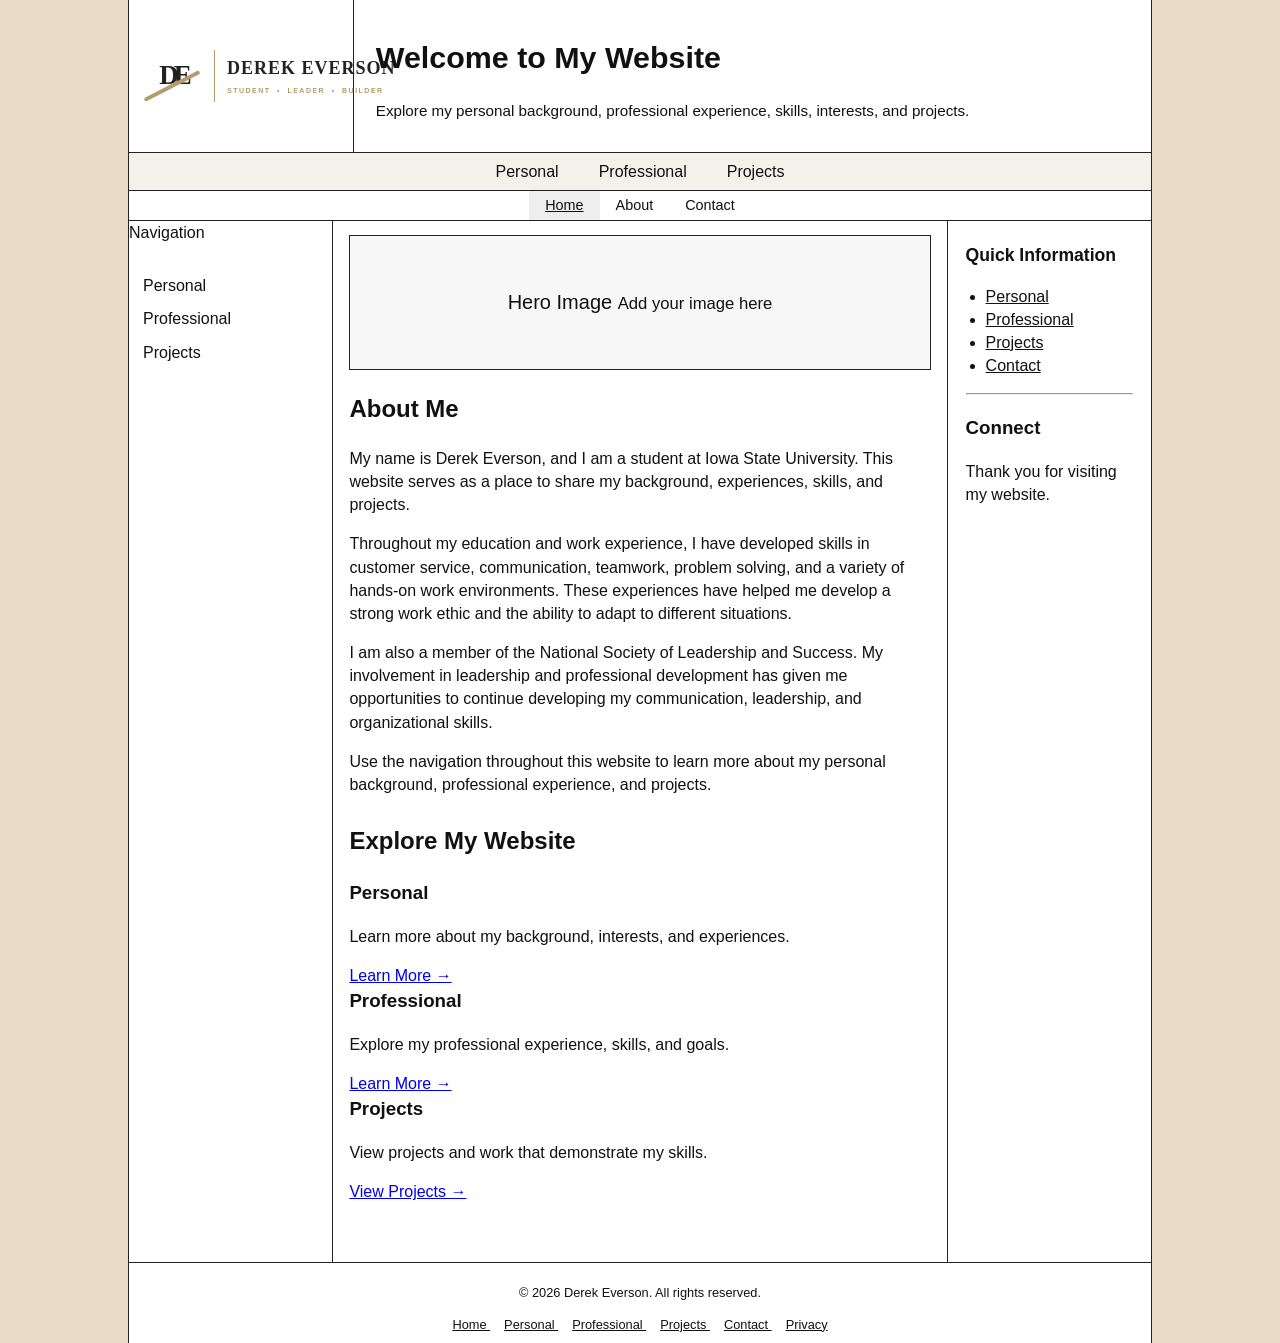
==== commit 0e8f2154: "Update index.html" ====
--- a/index.html
+++ b/index.html
@@ -4,22 +4,22 @@
 <head>
     <meta charset="UTF-8">
 
-    <meta name="viewport"
-          content="width=device-width, initial-scale=1.0">
+    <meta name="viewport" content="width=device-width, initial-scale=1.0">
 
     <meta name="description"
-          content="Derek Everson's personal, professional, and project portfolio website">
+          content="Derek Everson - Personal, Professional, and Project Portfolio">
 
     <title>Derek Everson | Home</title>
 
-    <!-- Main stylesheet -->
+    <!-- CSS -->
     <link rel="stylesheet" href="style.css">
 </head>
 
+
 <body>
 
     <!-- =====================================================
-         MAIN WEBSITE CONTAINER
+         WEBSITE CONTAINER
          ===================================================== -->
 
     <div class="site-wrapper">
@@ -31,55 +31,103 @@
 
         <header class="site-header">
 
-            <!-- Logo + Website Description -->
+
+            <!-- ==============================
+                 LOGO + SITE DESCRIPTION
+                 ============================== -->
+
             <div class="header-top">
 
+
+                <!-- LOGO -->
+
                 <div class="logo-area">
-    <a href="index.html" class="site-logo" aria-label="Derek Everson Home">
-
-        <div class="logo-mark">
-            DE
-        </div>
-
-        <div class="logo-divider"></div>
-
-        <div class="logo-text">
-            <div class="logo-name">DEREK EVERSON</div>
-
-            <div class="logo-tagline">
-                STUDENT <span>•</span> LEADER <span>•</span> BUILDER
+
+                    <a href="index.html"
+                       class="site-logo"
+                       aria-label="Derek Everson Home">
+
+
+                        <!-- DE LOGO MARK -->
+
+                        <div class="logo-mark">
+                            <span>D</span><span>E</span>
+                        </div>
+
+
+                        <!-- VERTICAL DIVIDER -->
+
+                        <div class="logo-divider"></div>
+
+
+                        <!-- NAME + TAGLINE -->
+
+                        <div class="logo-text">
+
+                            <div class="logo-name">
+                                DEREK EVERSON
+                            </div>
+
+                            <div class="logo-tagline">
+                                STUDENT
+                                <span>•</span>
+                                LEADER
+                                <span>•</span>
+                                BUILDER
+                            </div>
+
+                        </div>
+
+                    </a>
+
+                </div>
+
+
+                <!-- WEBSITE DESCRIPTION -->
+
+                <div class="site-intro">
+
+                    <div>
+
+                        <h1>
+                            Welcome to My Website
+                        </h1>
+
+                        <p>
+                            Explore my personal background,
+                            professional experience, skills,
+                            interests, and projects.
+                        </p>
+
+                    </div>
+
+                </div>
+
             </div>
-        </div>
-
-    </a>
-</div>
-                </div>
-
-                <div class="site-intro">
-                    <p>
-                        Welcome to Derek Everson's personal website.
-                        Explore my personal background, professional
-                        experience, and projects.
-                    </p>
-                </div>
-
-            </div>
-
-
-            <!-- Primary Navigation
-                 Generated by navigation.js -->
+
+
+            <!-- ==============================
+                 PRIMARY NAVIGATION
+                 Generated by navigation.js
+                 ============================== -->
+
             <div id="primary-navigation"></div>
 
 
-            <!-- Secondary Navigation
-                 Generated by navigation.js -->
+            <!-- ==============================
+                 SECONDARY NAVIGATION
+                 Generated by navigation.js
+                 ============================== -->
+
             <div id="secondary-navigation"></div>
 
+
         </header>
 
 
+
         <!-- =================================================
-             THREE-COLUMN PAGE CONTENT
+             MAIN THREE-COLUMN LAYOUT
              ================================================= -->
 
         <div class="page-grid">
@@ -91,10 +139,16 @@
 
             <aside class="left-sidebar">
 
-                <!-- Navigation generated by navigation.js -->
+                <div class="sidebar-heading">
+                    Navigation
+                </div>
+
+                <!-- Generated by navigation.js -->
+
                 <div id="side-navigation"></div>
 
             </aside>
+
 
 
             <!-- =============================================
@@ -104,11 +158,16 @@
             <main class="main-content">
 
 
-                <!-- Hero Image -->
+                <!-- ==============================
+                     HERO IMAGE
+                     ============================== -->
+
                 <section class="hero">
 
                     <!--
-                        Replace this placeholder with an image.
+
+                        Replace this section with your
+                        own image later.
 
                         Example:
 
@@ -118,81 +177,168 @@
                     -->
 
                     <div class="hero-placeholder">
-                        Hero Image
+
+                        <span>Hero Image</span>
+
+                        <small>
+                            Add your image here
+                        </small>
+
                     </div>
 
                 </section>
 
 
-                <!-- Main Website Content -->
+
+                <!-- ==============================
+                     MAIN CONTENT
+                     ============================== -->
+
                 <section class="content-section">
 
-                    <h1>Welcome to My Website</h1>
+                    <h2>
+                        About Me
+                    </h2>
+
 
                     <p>
-                        My name is Derek Everson, and I am a student
-                        at Iowa State University. This website provides
-                        an overview of my background, professional
-                        experience, interests, and projects.
+                        My name is Derek Everson, and I am a
+                        student at Iowa State University. This
+                        website serves as a place to share my
+                        background, experiences, skills, and
+                        projects.
                     </p>
 
+
                     <p>
-                        Throughout my education and work experience,
-                        I have developed skills in customer service,
-                        communication, teamwork, problem solving,
-                        and a variety of hands-on work environments.
-                        These experiences have helped me develop a
-                        strong work ethic and the ability to adapt
-                        to different situations.
+                        Throughout my education and work
+                        experience, I have developed skills in
+                        customer service, communication,
+                        teamwork, problem solving, and a variety
+                        of hands-on work environments. These
+                        experiences have helped me develop a
+                        strong work ethic and the ability to
+                        adapt to different situations.
                     </p>
 
+
                     <p>
-                        I am also a member of the National Society of
-                        Leadership and Success. My involvement in
-                        leadership and professional development has
-                        given me opportunities to continue improving
-                        my communication, leadership, and
-                        organizational skills.
+                        I am also a member of the National Society
+                        of Leadership and Success. My involvement
+                        in leadership and professional development
+                        has given me opportunities to continue
+                        developing my communication, leadership,
+                        and organizational skills.
                     </p>
 
+
                     <p>
-                        Use the navigation above or the sidebar to
-                        learn more about my personal background,
-                        professional experience, and projects.
+                        Use the navigation throughout this
+                        website to learn more about my personal
+                        background, professional experience, and
+                        projects.
                     </p>
 
                 </section>
 
 
-                <!-- Additional Content -->
+
+                <!-- ==============================
+                     WEBSITE INFORMATION
+                     ============================== -->
+
                 <section class="content-section">
 
-                    <h2>About This Website</h2>
-
-                    <p>
-                        This website is organized into three primary
-                        areas: Personal, Professional, and Projects.
-                        Each section provides different information
-                        about my experiences, skills, interests, and
-                        work.
-                    </p>
+                    <h2>
+                        Explore My Website
+                    </h2>
+
+
+                    <div class="content-cards">
+
+
+                        <article class="content-card">
+
+                            <h3>
+                                Personal
+                            </h3>
+
+                            <p>
+                                Learn more about my background,
+                                interests, and experiences.
+                            </p>
+
+                            <a href="personal.html">
+                                Learn More →
+                            </a>
+
+                        </article>
+
+
+
+                        <article class="content-card">
+
+                            <h3>
+                                Professional
+                            </h3>
+
+                            <p>
+                                Explore my professional
+                                experience, skills, and goals.
+                            </p>
+
+                            <a href="professional.html">
+                                Learn More →
+                            </a>
+
+                        </article>
+
+
+
+                        <article class="content-card">
+
+                            <h3>
+                                Projects
+                            </h3>
+
+                            <p>
+                                View projects and work that
+                                demonstrate my skills.
+                            </p>
+
+                            <a href="projects.html">
+                                View Projects →
+                            </a>
+
+                        </article>
+
+
+                    </div>
 
                 </section>
 
+
             </main>
 
 
+
             <!-- =============================================
-                 RIGHT SIDEBAR / STICKY CONTENT
+                 RIGHT SIDEBAR
                  ============================================= -->
 
             <aside class="right-sidebar">
 
+
                 <div class="sticky-content">
 
-                    <h2>Quick Information</h2>
+
+                    <h2>
+                        Quick Information
+                    </h2>
+
 
                     <ul>
+
 
                         <li>
                             <a href="personal.html">
@@ -200,31 +346,52 @@
                             </a>
                         </li>
 
+
                         <li>
                             <a href="professional.html">
                                 Professional
                             </a>
                         </li>
 
+
                         <li>
                             <a href="projects.html">
                                 Projects
                             </a>
                         </li>
 
+
                         <li>
                             <a href="contact.html">
                                 Contact
                             </a>
                         </li>
 
+
                     </ul>
 
+
+                    <hr>
+
+
+                    <h3>
+                        Connect
+                    </h3>
+
+
+                    <p>
+                        Thank you for visiting my website.
+                    </p>
+
+
                 </div>
 
+
             </aside>
 
+
         </div>
+
 
 
         <!-- =================================================
@@ -232,49 +399,42 @@
              ================================================= -->
 
         <footer class="site-footer">
+
 
             <p>
                 &copy; 2026 Derek Everson.
                 All rights reserved.
             </p>
 
-            <p>
+
+            <nav class="footer-nav">
 
                 <a href="index.html">
                     Home
                 </a>
 
-                |
-
                 <a href="personal.html">
                     Personal
                 </a>
 
-                |
-
                 <a href="professional.html">
                     Professional
                 </a>
 
-                |
-
                 <a href="projects.html">
                     Projects
                 </a>
 
-                |
-
                 <a href="contact.html">
                     Contact
                 </a>
 
-                |
-
                 <a href="privacy.html">
                     Privacy
                 </a>
 
-            </p>
+            </nav>
+
 
         </footer>
 
@@ -282,12 +442,14 @@
     </div>
 
 
+
     <!-- =====================================================
-         JAVASCRIPT NAVIGATION
+         JAVASCRIPT
          ===================================================== -->
 
     <script src="navigation.js"></script>
 
+
 </body>
 
 </html>
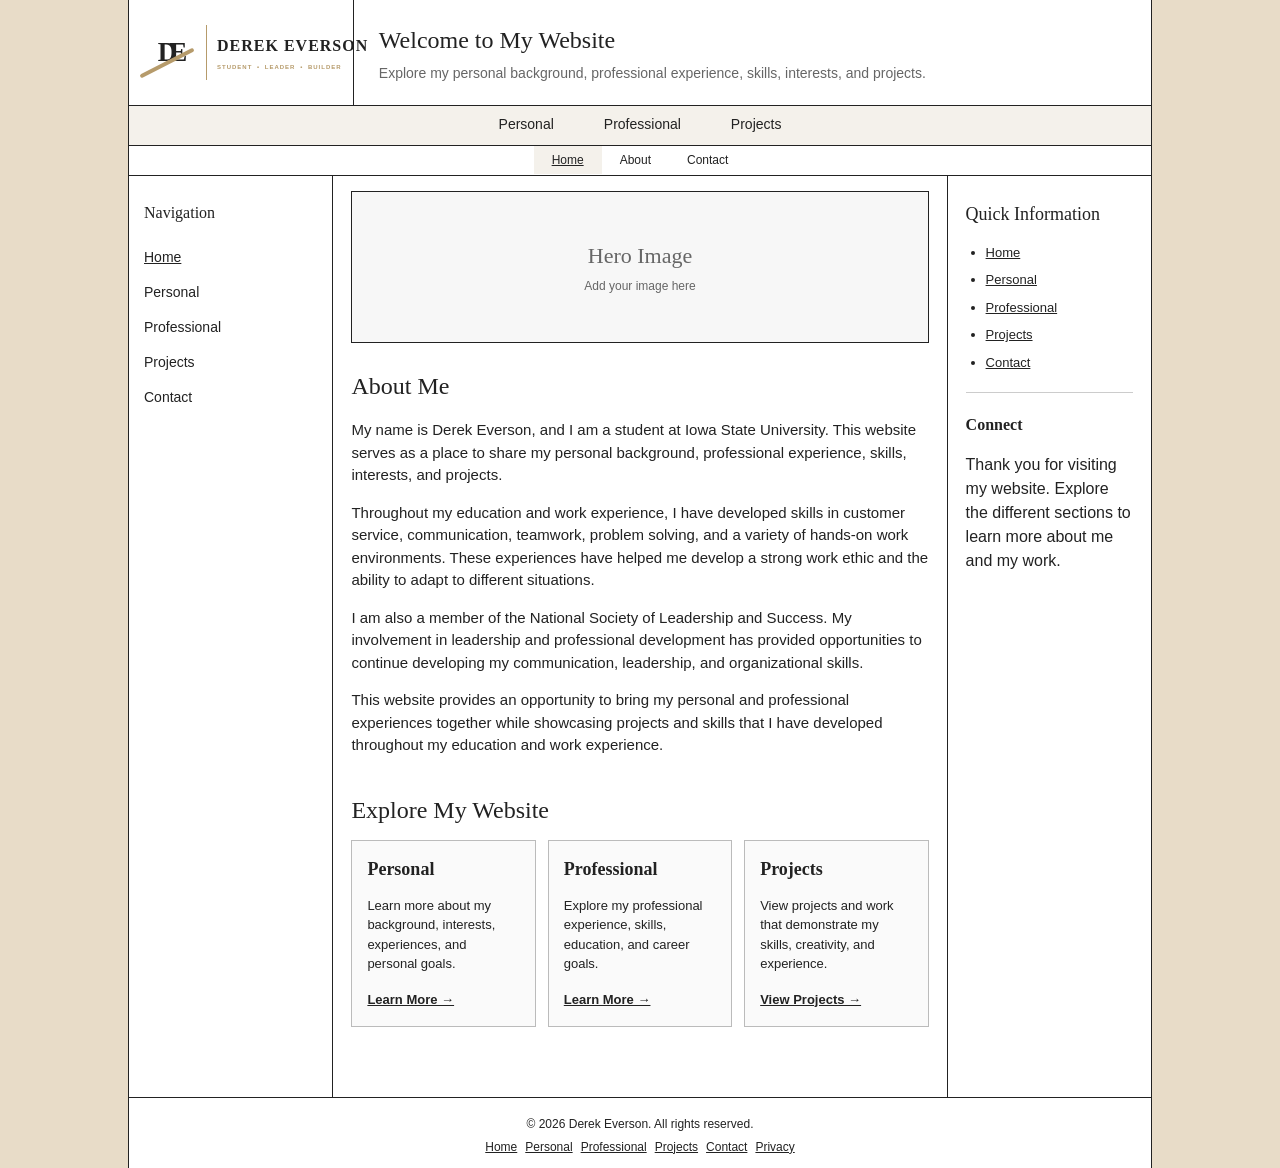
==== commit e131896e: "Refactor HTML structure and comments for clarity Updated comments for clarity and consistency throug" ====
--- a/index.html
+++ b/index.html
@@ -2,24 +2,42 @@
 <html lang="en">
 
 <head>
+
+    <!-- =====================================================
+         BASIC PAGE INFORMATION
+         ===================================================== -->
+
     <meta charset="UTF-8">
 
-    <meta name="viewport" content="width=device-width, initial-scale=1.0">
+    <meta name="viewport"
+          content="width=device-width, initial-scale=1.0">
 
     <meta name="description"
           content="Derek Everson - Personal, Professional, and Project Portfolio">
 
+    <meta name="author"
+          content="Derek Everson">
+
     <title>Derek Everson | Home</title>
 
-    <!-- CSS -->
+
+    <!-- =====================================================
+         STYLESHEET
+         ===================================================== -->
+
     <link rel="stylesheet" href="style.css">
+
 </head>
 
 
 <body>
 
+
     <!-- =====================================================
-         WEBSITE CONTAINER
+         MAIN WEBSITE CONTAINER
+
+         The CSS makes this 80% wide and centers it,
+         leaving approximately 10% beige space on each side.
          ===================================================== -->
 
     <div class="site-wrapper">
@@ -32,14 +50,16 @@
         <header class="site-header">
 
 
-            <!-- ==============================
-                 LOGO + SITE DESCRIPTION
-                 ============================== -->
+            <!-- =============================================
+                 LOGO + WEBSITE DESCRIPTION
+                 ============================================= -->
 
             <div class="header-top">
 
 
-                <!-- LOGO -->
+                <!-- =========================================
+                     LOGO
+                     ========================================= -->
 
                 <div class="logo-area">
 
@@ -48,19 +68,22 @@
                        aria-label="Derek Everson Home">
 
 
-                        <!-- DE LOGO MARK -->
+                        <!-- DE LOGO -->
 
                         <div class="logo-mark">
-                            <span>D</span><span>E</span>
+
+                            <span>D</span>
+                            <span>E</span>
+
                         </div>
 
 
-                        <!-- VERTICAL DIVIDER -->
+                        <!-- LOGO DIVIDER -->
 
                         <div class="logo-divider"></div>
 
 
-                        <!-- NAME + TAGLINE -->
+                        <!-- LOGO TEXT -->
 
                         <div class="logo-text">
 
@@ -68,22 +91,33 @@
                                 DEREK EVERSON
                             </div>
 
+
                             <div class="logo-tagline">
+
                                 STUDENT
+
                                 <span>•</span>
+
                                 LEADER
+
                                 <span>•</span>
+
                                 BUILDER
+
                             </div>
 
                         </div>
 
+
                     </a>
 
                 </div>
 
 
-                <!-- WEBSITE DESCRIPTION -->
+
+                <!-- =========================================
+                     WEBSITE INTRODUCTION
+                     ========================================= -->
 
                 <div class="site-intro">
 
@@ -92,6 +126,7 @@
                         <h1>
                             Welcome to My Website
                         </h1>
+
 
                         <p>
                             Explore my personal background,
@@ -103,21 +138,34 @@
 
                 </div>
 
+
             </div>
 
 
-            <!-- ==============================
+
+            <!-- =============================================
                  PRIMARY NAVIGATION
-                 Generated by navigation.js
-                 ============================== -->
+
+                 navigation.js will automatically create:
+
+                 Personal
+                 Professional
+                 Projects
+                 ============================================= -->
 
             <div id="primary-navigation"></div>
 
 
-            <!-- ==============================
+
+            <!-- =============================================
                  SECONDARY NAVIGATION
-                 Generated by navigation.js
-                 ============================== -->
+
+                 navigation.js will automatically create:
+
+                 Home
+                 About
+                 Contact
+                 ============================================= -->
 
             <div id="secondary-navigation"></div>
 
@@ -127,7 +175,7 @@
 
 
         <!-- =================================================
-             MAIN THREE-COLUMN LAYOUT
+             THREE-COLUMN WEBSITE CONTENT
              ================================================= -->
 
         <div class="page-grid">
@@ -139,13 +187,21 @@
 
             <aside class="left-sidebar">
 
+
                 <div class="sidebar-heading">
                     Navigation
                 </div>
 
-                <!-- Generated by navigation.js -->
+
+                <!-- =========================================
+                     SIDE NAVIGATION
+
+                     navigation.js will automatically create
+                     the clickable navigation here.
+                     ========================================= -->
 
                 <div id="side-navigation"></div>
+
 
             </aside>
 
@@ -158,27 +214,31 @@
             <main class="main-content">
 
 
-                <!-- ==============================
+                <!-- =========================================
                      HERO IMAGE
-                     ============================== -->
+                     ========================================= -->
 
                 <section class="hero">
 
+
                     <!--
 
-                        Replace this section with your
-                        own image later.
-
-                        Example:
-
-                        <img src="images/hero.jpg"
-                             alt="Derek Everson">
+                    TO ADD AN IMAGE:
+
+                    Replace everything inside this section with:
+
+                    <img
+                        src="images/hero.jpg"
+                        alt="Derek Everson">
 
                     -->
 
                     <div class="hero-placeholder">
 
-                        <span>Hero Image</span>
+                        <span>
+                            Hero Image
+                        </span>
+
 
                         <small>
                             Add your image here
@@ -186,15 +246,17 @@
 
                     </div>
 
+
                 </section>
 
 
 
-                <!-- ==============================
-                     MAIN CONTENT
-                     ============================== -->
+                <!-- =========================================
+                     ABOUT ME
+                     ========================================= -->
 
                 <section class="content-section">
+
 
                     <h2>
                         About Me
@@ -205,7 +267,8 @@
                         My name is Derek Everson, and I am a
                         student at Iowa State University. This
                         website serves as a place to share my
-                        background, experiences, skills, and
+                        personal background, professional
+                        experience, skills, interests, and
                         projects.
                     </p>
 
@@ -226,28 +289,32 @@
                         I am also a member of the National Society
                         of Leadership and Success. My involvement
                         in leadership and professional development
-                        has given me opportunities to continue
+                        has provided opportunities to continue
                         developing my communication, leadership,
                         and organizational skills.
                     </p>
 
 
                     <p>
-                        Use the navigation throughout this
-                        website to learn more about my personal
-                        background, professional experience, and
-                        projects.
+                        This website provides an opportunity to
+                        bring my personal and professional
+                        experiences together while showcasing
+                        projects and skills that I have developed
+                        throughout my education and work
+                        experience.
                     </p>
 
+
                 </section>
 
 
 
-                <!-- ==============================
-                     WEBSITE INFORMATION
-                     ============================== -->
+                <!-- =========================================
+                     WEBSITE SECTIONS
+                     ========================================= -->
 
                 <section class="content-section">
+
 
                     <h2>
                         Explore My Website
@@ -257,63 +324,85 @@
                     <div class="content-cards">
 
 
+                        <!-- PERSONAL -->
+
                         <article class="content-card">
+
 
                             <h3>
                                 Personal
                             </h3>
 
+
                             <p>
                                 Learn more about my background,
-                                interests, and experiences.
+                                interests, experiences, and
+                                personal goals.
                             </p>
+
 
                             <a href="personal.html">
                                 Learn More →
                             </a>
 
+
                         </article>
 
 
 
+                        <!-- PROFESSIONAL -->
+
                         <article class="content-card">
+
 
                             <h3>
                                 Professional
                             </h3>
 
+
                             <p>
                                 Explore my professional
-                                experience, skills, and goals.
+                                experience, skills, education,
+                                and career goals.
                             </p>
+
 
                             <a href="professional.html">
                                 Learn More →
                             </a>
 
+
                         </article>
 
 
 
+                        <!-- PROJECTS -->
+
                         <article class="content-card">
+
 
                             <h3>
                                 Projects
                             </h3>
 
+
                             <p>
                                 View projects and work that
-                                demonstrate my skills.
+                                demonstrate my skills,
+                                creativity, and experience.
                             </p>
+
 
                             <a href="projects.html">
                                 View Projects →
                             </a>
 
+
                         </article>
 
 
                     </div>
+
 
                 </section>
 
@@ -332,6 +421,8 @@
                 <div class="sticky-content">
 
 
+                    <!-- QUICK INFORMATION -->
+
                     <h2>
                         Quick Information
                     </h2>
@@ -341,6 +432,13 @@
 
 
                         <li>
+                            <a href="index.html">
+                                Home
+                            </a>
+                        </li>
+
+
+                        <li>
                             <a href="personal.html">
                                 Personal
                             </a>
@@ -371,8 +469,12 @@
                     </ul>
 
 
+
                     <hr>
 
+
+
+                    <!-- CONNECT -->
 
                     <h3>
                         Connect
@@ -381,6 +483,8 @@
 
                     <p>
                         Thank you for visiting my website.
+                        Explore the different sections to
+                        learn more about me and my work.
                     </p>
 
 
@@ -409,30 +513,37 @@
 
             <nav class="footer-nav">
 
+
                 <a href="index.html">
                     Home
                 </a>
 
+
                 <a href="personal.html">
                     Personal
                 </a>
 
+
                 <a href="professional.html">
                     Professional
                 </a>
 
+
                 <a href="projects.html">
                     Projects
                 </a>
 
+
                 <a href="contact.html">
                     Contact
                 </a>
 
+
                 <a href="privacy.html">
                     Privacy
                 </a>
 
+
             </nav>
 
 
@@ -444,7 +555,10 @@
 
 
     <!-- =====================================================
-         JAVASCRIPT
+         JAVASCRIPT NAVIGATION
+
+         IMPORTANT:
+         This must be AFTER the HTML navigation containers.
          ===================================================== -->
 
     <script src="navigation.js"></script>
--- a/style.css
+++ b/style.css
@@ -1,452 +1,1156 @@
-/* style.css
-   Layout based on the supplied wireframe.
-   The page occupies 80% of the viewport, leaving 10% beige space on each side.
-*/
+/* ============================================================
+   DEREK EVERSON WEBSITE
+   Main Stylesheet
+   ============================================================ */
+
+
+/* ============================================================
+   VARIABLES
+   ============================================================ */
 
 :root {
-  --page-width: 80%;
-  --beige: #e8dcc8;
-  --page-bg: #ffffff;
-  --border: #222;
-  --text: #111;
-  --muted: #f4f1eb;
-  --link-bg: #eeeeee;
-}
+
+    --page-width: 80%;
+
+    --beige: #e8dcc8;
+
+    --white: #ffffff;
+
+    --black: #222222;
+
+    --dark-gray: #333333;
+
+    --gray: #666666;
+
+    --light-gray: #f4f1eb;
+
+    --accent: #b69b6b;
+
+    --border: #222222;
+
+}
+
+
+/* ============================================================
+   RESET
+   ============================================================ */
 
 * {
-  box-sizing: border-box;
-}
+
+    box-sizing: border-box;
+
+}
+
 
 html {
-  scroll-behavior: smooth;
-}
+
+    scroll-behavior: smooth;
+
+}
+
 
 body {
-  margin: 0;
-  min-height: 100vh;
-  background: var(--beige);
-  color: var(--text);
-  font-family: Arial, Helvetica, sans-serif;
-  line-height: 1.45;
-}
-
-/* Main 80% site area = 10% margin on both sides */
+
+    margin: 0;
+
+    padding: 0;
+
+    min-height: 100vh;
+
+    background-color: var(--beige);
+
+    color: var(--black);
+
+    font-family:
+        Arial,
+        Helvetica,
+        sans-serif;
+
+    line-height: 1.5;
+
+}
+
+
+/* ============================================================
+   MAIN WEBSITE CONTAINER
+   80% WIDTH
+   10% BEIGE SPACE ON EACH SIDE
+   ============================================================ */
+
 .site-wrapper {
-  width: var(--page-width);
-  max-width: 1400px;
-  min-height: 100vh;
-  margin: 0 auto;
-  background: var(--page-bg);
-  border-left: 1px solid var(--border);
-  border-right: 1px solid var(--border);
-}
-
-/* ---------------- HEADER ---------------- */
+
+    width: var(--page-width);
+
+    max-width: 1400px;
+
+    min-height: 100vh;
+
+    margin: 0 auto;
+
+    background-color: var(--white);
+
+    border-left: 1px solid var(--border);
+
+    border-right: 1px solid var(--border);
+
+}
+
+
+/* ============================================================
+   HEADER
+   ============================================================ */
 
 .site-header {
-  border-bottom: 1px solid var(--border);
-}
+
+    border-bottom: 1px solid var(--border);
+
+}
+
+
+/* ============================================================
+   HEADER TOP
+   ============================================================ */
 
 .header-top {
-  display: grid;
-  grid-template-columns: 22% 78%;
-  min-height: 88px;
-}
+
+    display: grid;
+
+    grid-template-columns: 22% 78%;
+
+    min-height: 105px;
+
+}
+
+
+/* ============================================================
+   LOGO AREA
+   ============================================================ */
 
 .logo-area {
-  display: flex;
-  align-items: center;
-  justify-content: center;
-  padding: 20px;
-  border-right: 1px solid var(--border);
-  font-size: 2rem;
-  font-weight: 500;
-}
+
+    display: flex;
+
+    align-items: center;
+
+    justify-content: center;
+
+    padding: 12px;
+
+    border-right: 1px solid var(--border);
+
+}
+
+
+/* ============================================================
+   COMPLETE LOGO
+   ============================================================ */
+
+.site-logo {
+
+    display: flex;
+
+    align-items: center;
+
+    justify-content: center;
+
+    width: 100%;
+
+    gap: 10px;
+
+    color: var(--black);
+
+    text-decoration: none;
+
+    transition: opacity 0.2s ease;
+
+}
+
+
+.site-logo:hover {
+
+    opacity: 0.75;
+
+}
+
+
+/* ============================================================
+   DE LOGO MARK
+   ============================================================ */
+
+.logo-mark {
+
+    position: relative;
+
+    display: flex;
+
+    align-items: center;
+
+    justify-content: center;
+
+    min-width: 55px;
+
+    height: 60px;
+
+    font-family:
+        Georgia,
+        "Times New Roman",
+        serif;
+
+    font-size: 27px;
+
+    font-weight: bold;
+
+    letter-spacing: -8px;
+
+    color: var(--black);
+
+}
+
+
+/* Diagonal accent */
+
+.logo-mark::after {
+
+    content: "";
+
+    position: absolute;
+
+    width: 60px;
+
+    height: 4px;
+
+    left: -4px;
+
+    top: 38px;
+
+    background-color: var(--accent);
+
+    transform: rotate(-27deg);
+
+    border-radius: 2px;
+
+}
+
+
+/* ============================================================
+   LOGO DIVIDER
+   ============================================================ */
+
+.logo-divider {
+
+    width: 1px;
+
+    height: 55px;
+
+    flex-shrink: 0;
+
+    background-color: var(--accent);
+
+}
+
+
+/* ============================================================
+   LOGO TEXT
+   ============================================================ */
+
+.logo-text {
+
+    display: flex;
+
+    flex-direction: column;
+
+    justify-content: center;
+
+    min-width: 0;
+
+}
+
+
+/* Name */
+
+.logo-name {
+
+    font-family:
+        Georgia,
+        "Times New Roman",
+        serif;
+
+    font-size: 16px;
+
+    font-weight: bold;
+
+    letter-spacing: 1px;
+
+    white-space: nowrap;
+
+}
+
+
+/* Tagline */
+
+.logo-tagline {
+
+    margin-top: 5px;
+
+    font-family:
+        Arial,
+        Helvetica,
+        sans-serif;
+
+    font-size: 6px;
+
+    font-weight: bold;
+
+    letter-spacing: 1px;
+
+    color: var(--accent);
+
+    white-space: nowrap;
+
+}
+
+
+.logo-tagline span {
+
+    padding: 0 2px;
+
+    color: var(--accent);
+
+}
+
+
+/* ============================================================
+   SITE INTRODUCTION
+   ============================================================ */
 
 .site-intro {
-  display: flex;
-  align-items: center;
-  padding: 15px 22px;
-  font-size: 0.95rem;
-}
-
-.primary-nav,
+
+    display: flex;
+
+    align-items: center;
+
+    padding: 20px 25px;
+
+}
+
+
+.site-intro h1 {
+
+    margin: 0 0 5px 0;
+
+    font-family:
+        Georgia,
+        "Times New Roman",
+        serif;
+
+    font-size: 24px;
+
+    font-weight: normal;
+
+}
+
+
+.site-intro p {
+
+    margin: 0;
+
+    max-width: 650px;
+
+    color: var(--gray);
+
+    font-size: 14px;
+
+}
+
+
+/* ============================================================
+   PRIMARY NAVIGATION
+   ============================================================ */
+
+.primary-nav {
+
+    min-height: 40px;
+
+    border-top: 1px solid var(--border);
+
+    background-color: var(--light-gray);
+
+}
+
+
+.primary-nav ul {
+
+    display: flex;
+
+    align-items: center;
+
+    justify-content: center;
+
+    flex-wrap: wrap;
+
+    list-style: none;
+
+    margin: 0;
+
+    padding: 0;
+
+}
+
+
+.primary-nav li {
+
+    margin: 0;
+
+    padding: 0;
+
+}
+
+
+.primary-nav a {
+
+    display: block;
+
+    padding: 8px 25px;
+
+    color: var(--black);
+
+    text-decoration: none;
+
+    font-size: 14px;
+
+    transition:
+        background-color 0.2s ease;
+
+}
+
+
+.primary-nav a:hover,
+
+.primary-nav a.active {
+
+    background-color: #ddd8ce;
+
+    text-decoration: underline;
+
+}
+
+
+/* ============================================================
+   SECONDARY NAVIGATION
+   ============================================================ */
+
 .secondary-nav {
-  border-top: 1px solid var(--border);
-  background: var(--muted);
-}
-
-.primary-nav {
-  min-height: 36px;
-}
-
-.secondary-nav {
-  min-height: 28px;
-  background: #fff;
-}
-
-.primary-nav ul,
-.secondary-nav ul,
+
+    min-height: 30px;
+
+    border-top: 1px solid var(--border);
+
+    background-color: var(--white);
+
+}
+
+
+.secondary-nav ul {
+
+    display: flex;
+
+    align-items: center;
+
+    justify-content: center;
+
+    flex-wrap: wrap;
+
+    list-style: none;
+
+    margin: 0;
+
+    padding: 0;
+
+}
+
+
+.secondary-nav a {
+
+    display: block;
+
+    padding: 5px 18px;
+
+    color: var(--black);
+
+    text-decoration: none;
+
+    font-size: 12px;
+
+}
+
+
+.secondary-nav a:hover,
+
+.secondary-nav a.active {
+
+    text-decoration: underline;
+
+    background-color: var(--light-gray);
+
+}
+
+
+/* ============================================================
+   THREE-COLUMN PAGE
+   ============================================================ */
+
+.page-grid {
+
+    display: grid;
+
+    grid-template-columns:
+        20%
+        60%
+        20%;
+
+    min-height: 520px;
+
+}
+
+
+/* ============================================================
+   LEFT SIDEBAR
+   ============================================================ */
+
+.left-sidebar {
+
+    border-right: 1px solid var(--border);
+
+}
+
+
+.sidebar-heading {
+
+    padding: 25px 15px 5px;
+
+    font-family:
+        Georgia,
+        "Times New Roman",
+        serif;
+
+    font-size: 16px;
+
+}
+
+
+/* ============================================================
+   SIDE NAVIGATION
+   ============================================================ */
+
+.side-nav {
+
+    padding: 10px 15px 25px;
+
+}
+
+
 .side-nav ul {
-  list-style: none;
-  margin: 0;
-  padding: 0;
-}
-
-.primary-nav ul,
-.secondary-nav ul {
-  display: flex;
-  justify-content: center;
-  align-items: center;
-  flex-wrap: wrap;
-}
-
-.primary-nav a,
-.secondary-nav a {
-  display: block;
-  padding: 7px 20px;
-  color: var(--text);
-  text-decoration: none;
-}
-
-.secondary-nav a {
-  padding: 4px 16px;
-  font-size: 0.9rem;
-}
-
-.primary-nav a:hover,
-.secondary-nav a:hover,
-.primary-nav a.active,
-.secondary-nav a.active {
-  background: var(--link-bg);
-  text-decoration: underline;
-}
-
-/* ---------------- THREE-COLUMN CONTENT ---------------- */
-
-.page-grid {
-  display: grid;
-  grid-template-columns: 20% 60% 20%;
-  min-height: 480px;
-}
-
-.left-sidebar {
-  border-right: 1px solid var(--border);
-}
+
+    list-style: none;
+
+    margin: 0;
+
+    padding: 0;
+
+}
+
+
+.side-nav li {
+
+    margin: 0;
+
+}
+
+
+.side-nav a {
+
+    display: block;
+
+    padding: 7px 0;
+
+    color: var(--black);
+
+    text-decoration: none;
+
+    font-size: 14px;
+
+}
+
+
+.side-nav a:hover,
+
+.side-nav a.active {
+
+    text-decoration: underline;
+
+}
+
+
+/* ============================================================
+   MAIN CONTENT
+   ============================================================ */
 
 .main-content {
-  padding: 14px 16px 30px;
-}
+
+    padding: 15px 18px 35px;
+
+}
+
+
+.main-content h2 {
+
+    margin-top: 0;
+
+    margin-bottom: 12px;
+
+    font-family:
+        Georgia,
+        "Times New Roman",
+        serif;
+
+    font-size: 24px;
+
+    font-weight: normal;
+
+}
+
+
+.main-content h3 {
+
+    font-family:
+        Georgia,
+        "Times New Roman",
+        serif;
+
+    font-size: 18px;
+
+}
+
+
+.main-content p {
+
+    max-width: 70ch;
+
+    font-size: 15px;
+
+}
+
+
+/* ============================================================
+   HERO IMAGE
+   ============================================================ */
+
+.hero {
+
+    width: 100%;
+
+    min-height: 150px;
+
+    margin-bottom: 25px;
+
+    border: 1px solid var(--border);
+
+    overflow: hidden;
+
+    background-color: #f7f7f7;
+
+}
+
+
+.hero img {
+
+    display: block;
+
+    width: 100%;
+
+    min-height: 150px;
+
+    object-fit: cover;
+
+}
+
+
+/* Placeholder */
+
+.hero-placeholder {
+
+    min-height: 150px;
+
+    display: flex;
+
+    flex-direction: column;
+
+    align-items: center;
+
+    justify-content: center;
+
+    text-align: center;
+
+    color: var(--gray);
+
+}
+
+
+.hero-placeholder span {
+
+    font-family:
+        Georgia,
+        "Times New Roman",
+        serif;
+
+    font-size: 22px;
+
+}
+
+
+.hero-placeholder small {
+
+    margin-top: 5px;
+
+    font-size: 12px;
+
+}
+
+
+/* ============================================================
+   CONTENT SECTIONS
+   ============================================================ */
+
+.content-section {
+
+    margin-bottom: 35px;
+
+}
+
+
+/* ============================================================
+   CONTENT CARDS
+   ============================================================ */
+
+.content-cards {
+
+    display: grid;
+
+    grid-template-columns:
+        repeat(3, 1fr);
+
+    gap: 12px;
+
+}
+
+
+.content-card {
+
+    padding: 15px;
+
+    border: 1px solid #bbb;
+
+    background-color: #fafafa;
+
+}
+
+
+.content-card h3 {
+
+    margin-top: 0;
+
+    margin-bottom: 8px;
+
+}
+
+
+.content-card p {
+
+    font-size: 13px;
+
+}
+
+
+.content-card a {
+
+    color: var(--black);
+
+    font-size: 13px;
+
+    font-weight: bold;
+
+}
+
+
+.content-card a:hover {
+
+    color: var(--accent);
+
+}
+
+
+/* ============================================================
+   RIGHT SIDEBAR
+   ============================================================ */
 
 .right-sidebar {
-  border-left: 1px solid var(--border);
-  padding: 22px 18px;
-}
-
-.side-nav {
-  padding: 25px 14px;
-}
-
-.side-nav a {
-  display: block;
-  padding: 5px 0;
-  color: var(--text);
-  text-decoration: none;
-}
-
-.side-nav a:hover,
-.side-nav a.active {
-  text-decoration: underline;
-}
-
-/* ---------------- HERO ---------------- */
-
-.hero {
-  min-height: 135px;
-  margin-bottom: 22px;
-  border: 1px solid var(--border);
-  display: flex;
-  align-items: center;
-  justify-content: center;
-  overflow: hidden;
-  background: #f7f7f7;
-}
-
-.hero img {
-  display: block;
-  width: 100%;
-  height: 100%;
-  min-height: 135px;
-  object-fit: cover;
-}
-
-.hero-placeholder {
-  padding: 20px;
-  text-align: center;
-  font-size: 1.25rem;
-}
-
-/* ---------------- MAIN TEXT ---------------- */
-
-.main-content h1,
-.main-content h2,
-.main-content h3 {
-  margin-top: 0;
-}
-
-.main-content p {
-  max-width: 70ch;
-}
-
-.content-section {
-  margin-bottom: 28px;
-}
-
-/* ---------------- STICKY CONTENT ---------------- */
+
+    padding: 25px 18px;
+
+    border-left: 1px solid var(--border);
+
+}
+
+
+/* ============================================================
+   STICKY CONTENT
+   ============================================================ */
 
 .sticky-content {
-  position: sticky;
-  top: 20px;
-}
+
+    position: sticky;
+
+    top: 20px;
+
+}
+
 
 .sticky-content h2 {
-  margin-top: 0;
-  font-size: 1.1rem;
-}
+
+    margin-top: 0;
+
+    font-family:
+        Georgia,
+        "Times New Roman",
+        serif;
+
+    font-size: 18px;
+
+    font-weight: normal;
+
+}
+
+
+.sticky-content h3 {
+
+    font-family:
+        Georgia,
+        "Times New Roman",
+        serif;
+
+    font-size: 16px;
+
+}
+
 
 .sticky-content ul {
-  padding-left: 20px;
-}
+
+    margin: 0;
+
+    padding-left: 20px;
+
+}
+
+
+.sticky-content li {
+
+    margin-bottom: 8px;
+
+    font-size: 13px;
+
+}
+
 
 .sticky-content a {
-  color: var(--text);
-}
-
-/* ---------------- FOOTER ---------------- */
+
+    color: var(--black);
+
+}
+
+
+.sticky-content a:hover {
+
+    color: var(--accent);
+
+}
+
+
+.sticky-content hr {
+
+    margin: 20px 0;
+
+    border: 0;
+
+    border-top: 1px solid #ccc;
+
+}
+
+
+/* ============================================================
+   FOOTER
+   ============================================================ */
 
 .site-footer {
-  border-top: 1px solid var(--border);
-  padding: 9px 16px;
-  text-align: center;
-  font-size: 0.8rem;
-  background: #fff;
-}
-
-.site-footer a {
-  color: var(--text);
-  margin: 0 7px;
-}
-
-/* ---------------- MOBILE ---------------- */
+
+    padding: 12px 20px;
+
+    border-top: 1px solid var(--border);
+
+    background-color: var(--white);
+
+    text-align: center;
+
+    font-size: 12px;
+
+}
+
+
+.site-footer p {
+
+    margin: 5px 0;
+
+}
+
+
+.footer-nav {
+
+    display: flex;
+
+    justify-content: center;
+
+    flex-wrap: wrap;
+
+    gap: 8px;
+
+}
+
+
+.footer-nav a {
+
+    color: var(--black);
+
+}
+
+
+.footer-nav a:hover {
+
+    color: var(--accent);
+
+}
+
+
+/* ============================================================
+   TABLET
+   ============================================================ */
+
+@media (max-width: 1000px) {
+
+    .logo-name {
+
+        font-size: 14px;
+
+    }
+
+
+    .logo-tagline {
+
+        font-size: 5px;
+
+        letter-spacing: 0.7px;
+
+    }
+
+
+    .content-cards {
+
+        grid-template-columns: 1fr;
+
+    }
+
+}
+
+
+/* ============================================================
+   MOBILE
+   ============================================================ */
 
 @media (max-width: 800px) {
-  :root {
-    --page-width: 94%;
-  }
-
-  .header-top {
-    grid-template-columns: 1fr;
-  }
-
-  .logo-area {
-    min-height: 70px;
-    border-right: 0;
-    border-bottom: 1px solid var(--border);
-  }
-
-  .page-grid {
-    grid-template-columns: 1fr;
-  }
-
-  .left-sidebar,
-  .right-sidebar {
-    border: 0;
-    border-bottom: 1px solid var(--border);
-  }
-
-  .left-sidebar {
-    order: 1;
-  }
-
-  .main-content {
-    order: 2;
-  }
-
-  .right-sidebar {
-    order: 3;
-  }
-
-  .side-nav {
-    padding: 15px 20px;
-  }
-
-  .side-nav ul {
-    display: flex;
-    flex-wrap: wrap;
-    gap: 10px 20px;
-  }
-
-  .sticky-content {
-    position: static;
-  }
-}
-/* ============================================================
-   DEREK EVERSON LOGO
-   ============================================================ */
-
-.logo-area {
-    padding: 12px 15px;
-    display: flex;
-    align-items: center;
-    justify-content: center;
-}
-
-/* Entire logo */
-.site-logo {
-    display: flex;
-    align-items: center;
-    gap: 12px;
-
-    width: 100%;
-
-    color: #222;
-    text-decoration: none;
-
-    transition: opacity 0.2s ease;
-}
-
-.site-logo:hover {
-    opacity: 0.75;
-}
-
-
-/* ============================================================
-   DE LOGO MARK
-   ============================================================ */
-
-.logo-mark {
-    position: relative;
-
-    min-width: 58px;
-    height: 58px;
-
-    display: flex;
-    align-items: center;
-    justify-content: center;
-
-    font-family: Georgia, "Times New Roman", serif;
-    font-size: 27px;
-    font-weight: bold;
-    letter-spacing: -5px;
-
-    color: #222;
-}
-
-
-/* Gold/tan accent across the initials */
-.logo-mark::after {
-    content: "";
-
-    position: absolute;
-
-    width: 62px;
-    height: 4px;
-
-    left: -3px;
-    top: 37px;
-
-    background: #b69b6b;
-
-    transform: rotate(-27deg);
-
-    border-radius: 2px;
-}
-
-
-/* ============================================================
-   DIVIDER
-   ============================================================ */
-
-.logo-divider {
-    width: 1px;
-    height: 52px;
-
-    background: #b69b6b;
-
-    flex-shrink: 0;
-}
-
-
-/* ============================================================
-   LOGO TEXT
-   ============================================================ */
-
-.logo-text {
-    display: flex;
-    flex-direction: column;
-
-    justify-content: center;
-
-    min-width: 0;
-}
-
-
-/* Derek Everson */
-.logo-name {
-    font-family: Georgia, "Times New Roman", serif;
-
-    font-size: 18px;
-    font-weight: bold;
-
-    letter-spacing: 1px;
-
-    white-space: nowrap;
-}
-
-
-/* Student / Leader / Builder */
-.logo-tagline {
-    margin-top: 5px;
-
-    font-family: Arial, Helvetica, sans-serif;
-
-    font-size: 7px;
-    font-weight: bold;
-
-    letter-spacing: 1.5px;
-
-    color: #b69b6b;
-
-    white-space: nowrap;
-}
-
-.logo-tagline span {
-    padding: 0 3px;
-
-    color: #b69b6b;
-}
-
-
-/* ============================================================
-   MOBILE LOGO
-   ============================================================ */
-
-@media (max-width: 800px) {
+
+    :root {
+
+        --page-width: 94%;
+
+    }
+
+
+    /* Header */
+
+    .header-top {
+
+        grid-template-columns: 1fr;
+
+    }
+
 
     .logo-area {
+
+        min-height: 85px;
+
+        border-right: 0;
+
+        border-bottom: 1px solid var(--border);
+
+    }
+
+
+    .site-logo {
+
+        justify-content: center;
+
+    }
+
+
+    .site-intro {
+
+        padding: 18px;
+
+    }
+
+
+    .site-intro h1 {
+
+        font-size: 21px;
+
+    }
+
+
+    /* Main layout */
+
+    .page-grid {
+
+        grid-template-columns: 1fr;
+
+    }
+
+
+    /* Sidebar */
+
+    .left-sidebar {
+
+        border-right: 0;
+
+        border-bottom: 1px solid var(--border);
+
+    }
+
+
+    .right-sidebar {
+
+        border-left: 0;
+
+        border-top: 1px solid var(--border);
+
+    }
+
+
+    /* Side navigation */
+
+    .side-nav {
+
+        padding: 5px 15px 15px;
+
+    }
+
+
+    .side-nav ul {
+
+        display: flex;
+
+        flex-wrap: wrap;
+
+        gap: 5px 20px;
+
+    }
+
+
+    /* Main */
+
+    .main-content {
+
         padding: 15px;
-    }
-
-    .site-logo {
-        justify-content: center;
-    }
+
+    }
+
+
+    /* Sticky sidebar */
+
+    .sticky-content {
+
+        position: static;
+
+    }
+
+
+    /* Cards */
+
+    .content-cards {
+
+        grid-template-columns: 1fr;
+
+    }
+
+}
+
+
+/* ============================================================
+   SMALL MOBILE DEVICES
+   ============================================================ */
+
+@media (max-width: 500px) {
+
+    .logo-mark {
+
+        min-width: 48px;
+
+        font-size: 23px;
+
+    }
+
 
     .logo-name {
-        font-size: 17px;
-    }
+
+        font-size: 13px;
+
+    }
+
 
     .logo-tagline {
-        font-size: 7px;
-    }
-
-}
+
+        font-size: 5px;
+
+        letter-spacing: 0.5px;
+
+    }
+
+
+    .logo-divider {
+
+        height: 45px;
+
+    }
+
+
+    .primary-nav a {
+
+        padding: 7px 14px;
+
+    }
+
+
+    .secondary-nav a {
+
+        padding: 5px 10px;
+
+    }
+
+}
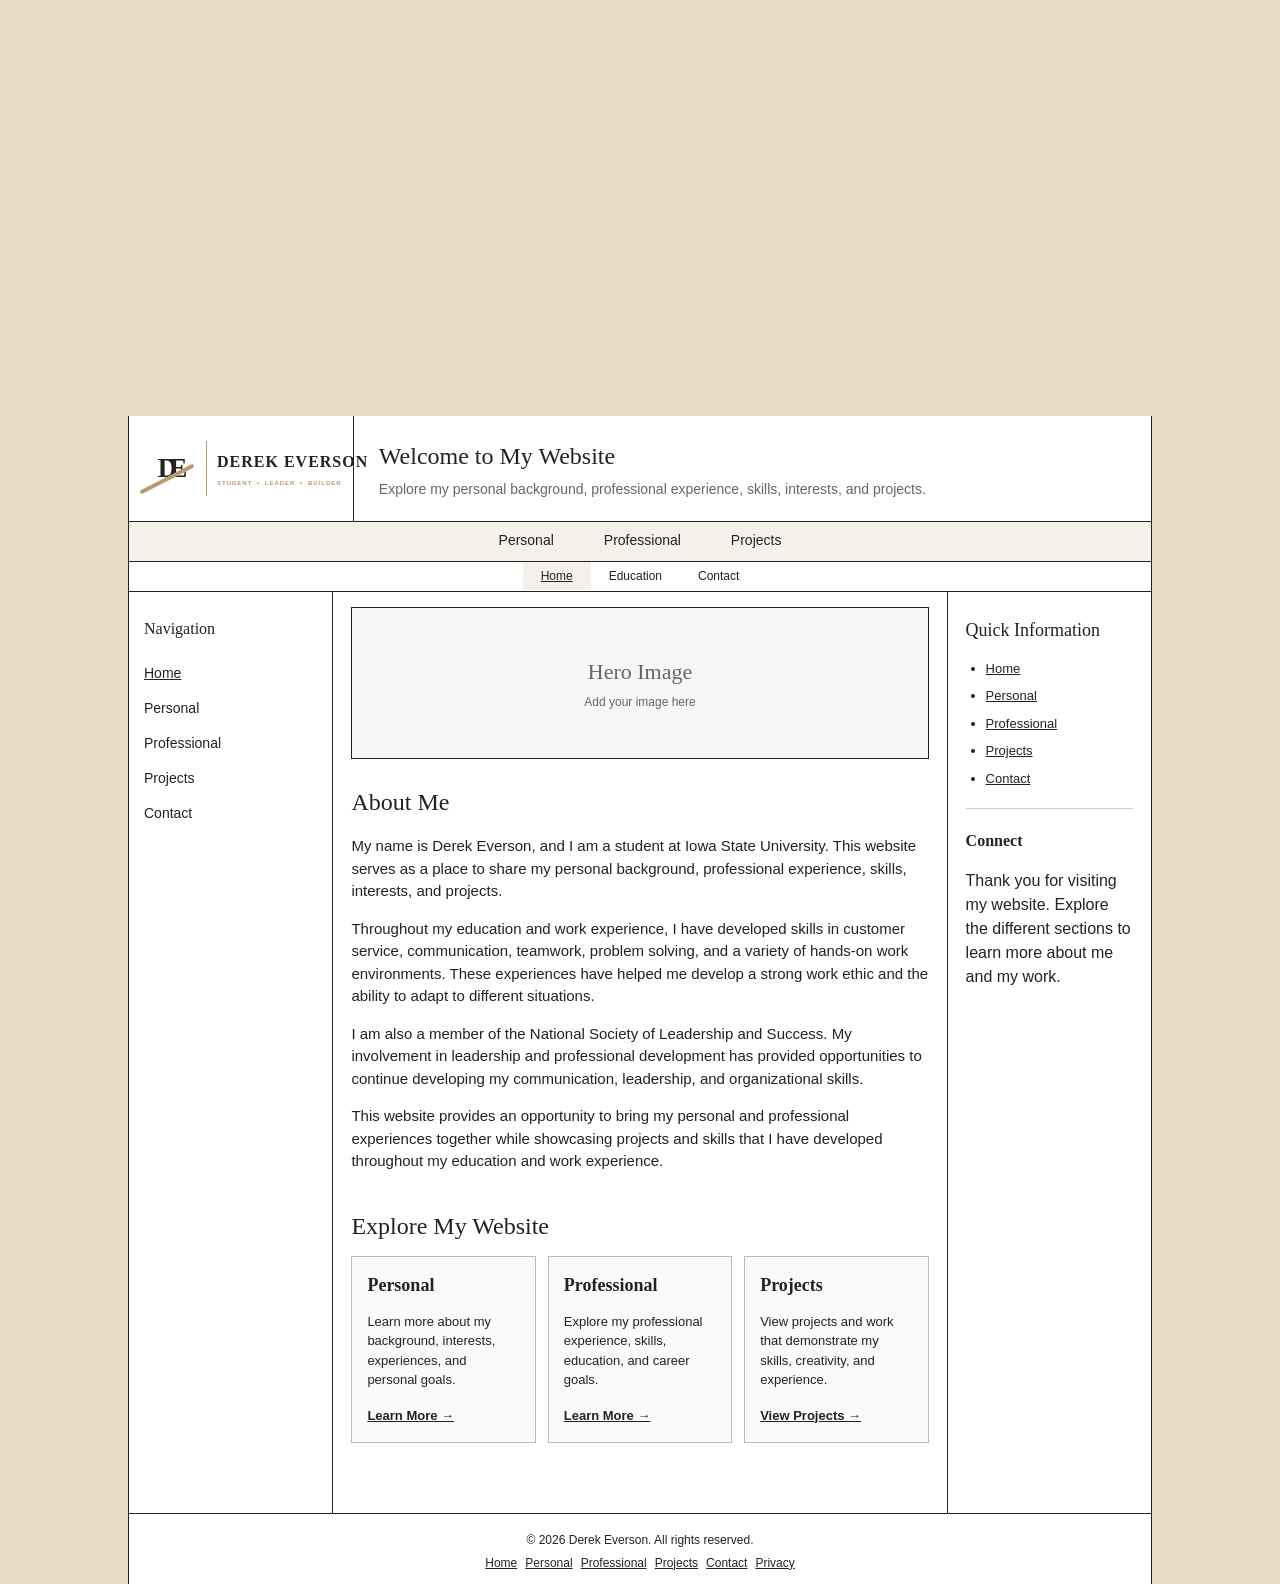
==== commit d0b4c77d: "Remove empty line before iframe in index.html" ====
--- a/index.html
+++ b/index.html
@@ -32,7 +32,7 @@
 
 <body>
 
-
+<iframe src="https://docs.google.com/forms/d/e/1FAIpQLScVix38kDo1RbWl_uK1Zmgll0t67ZA5fdXtyjMfR0cGeQ52Ag/viewform?embedded=true" width="640" height="409" frameborder="0" marginheight="0" marginwidth="0">Loading…</iframe>
     <!-- =====================================================
          MAIN WEBSITE CONTAINER
 
